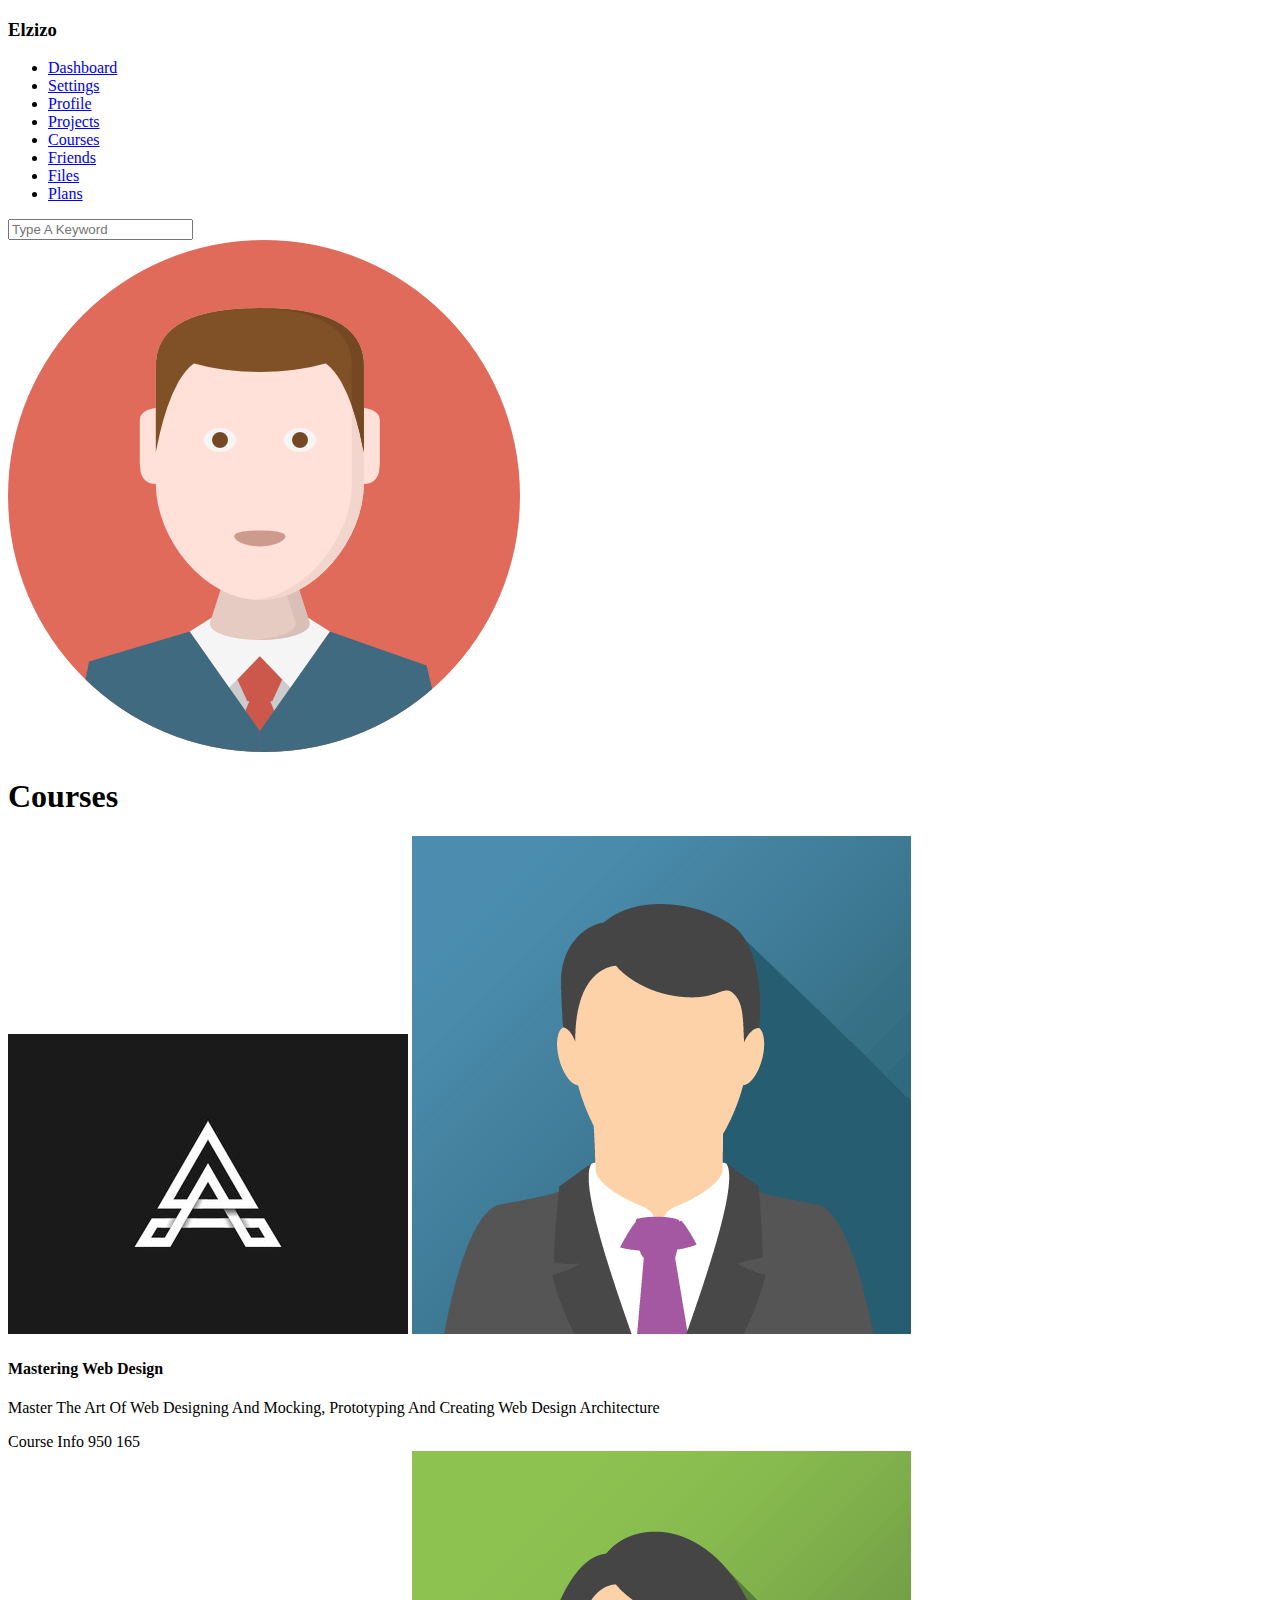
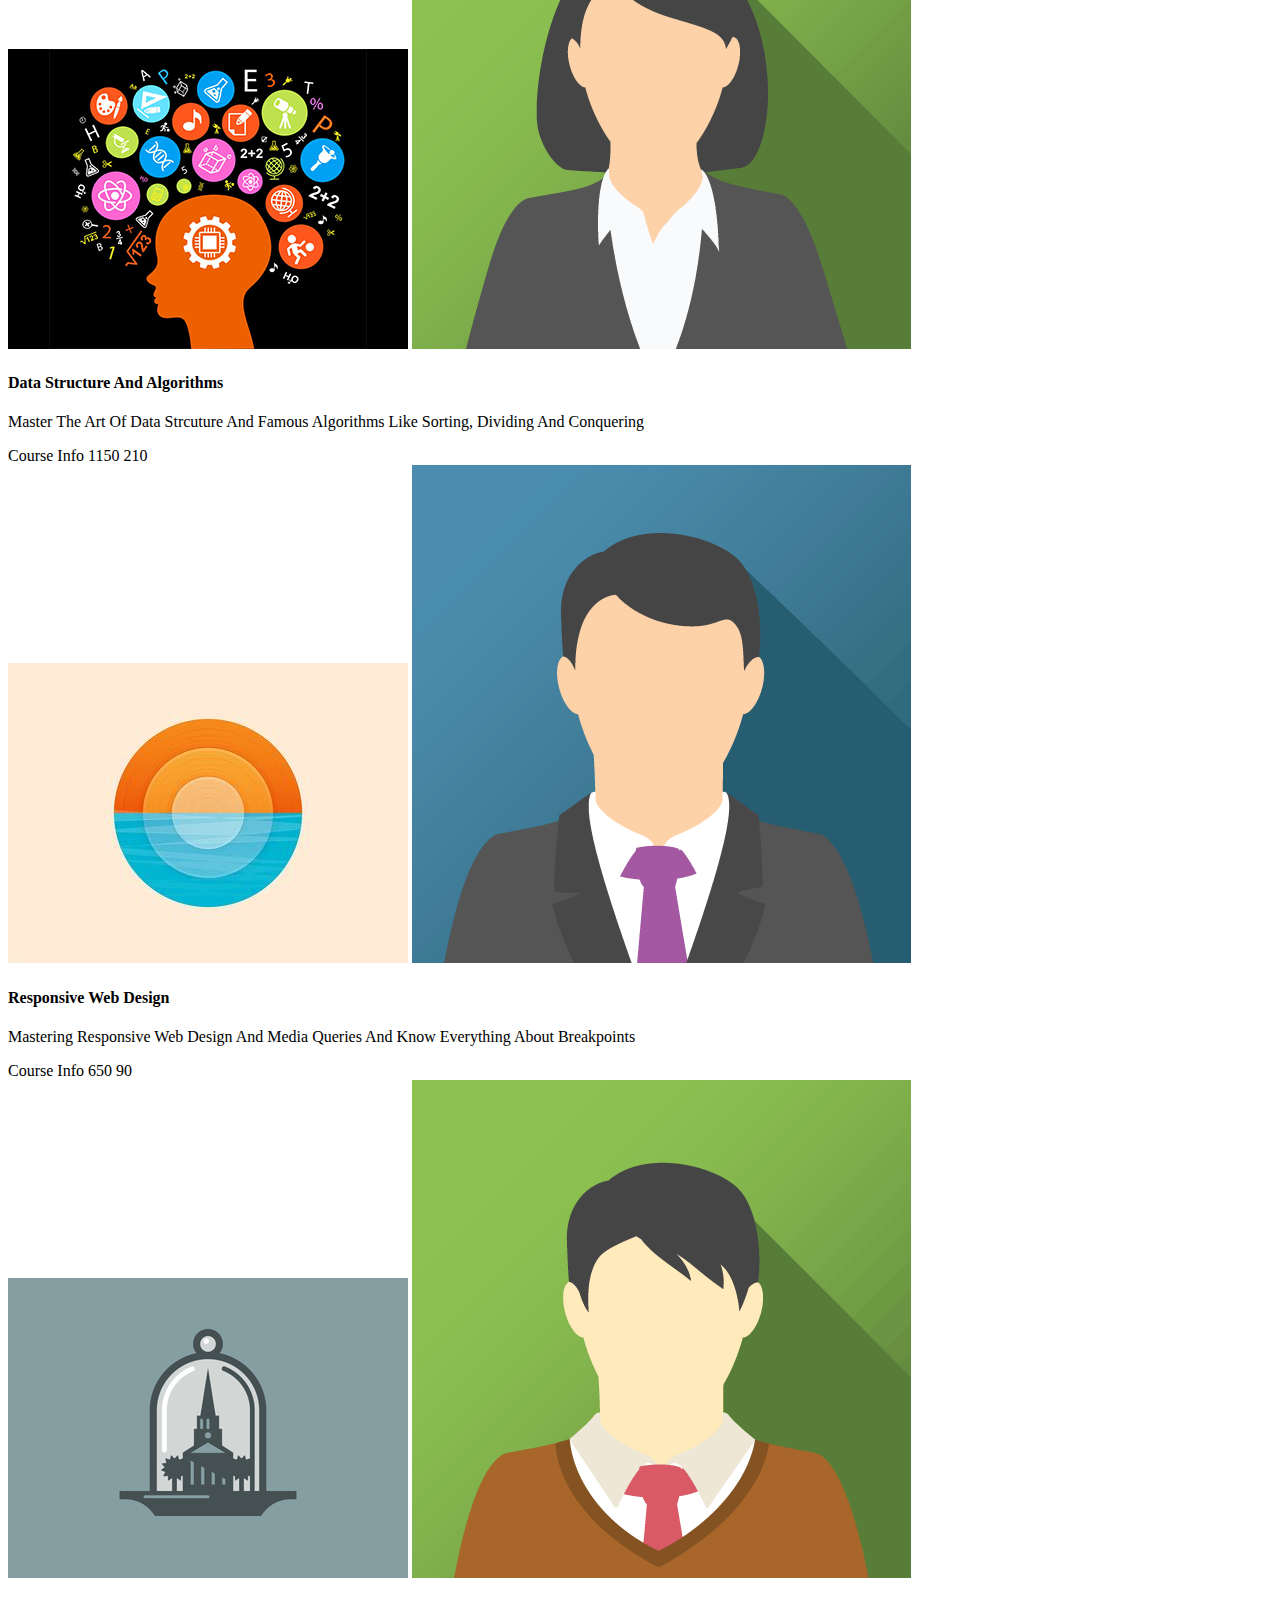
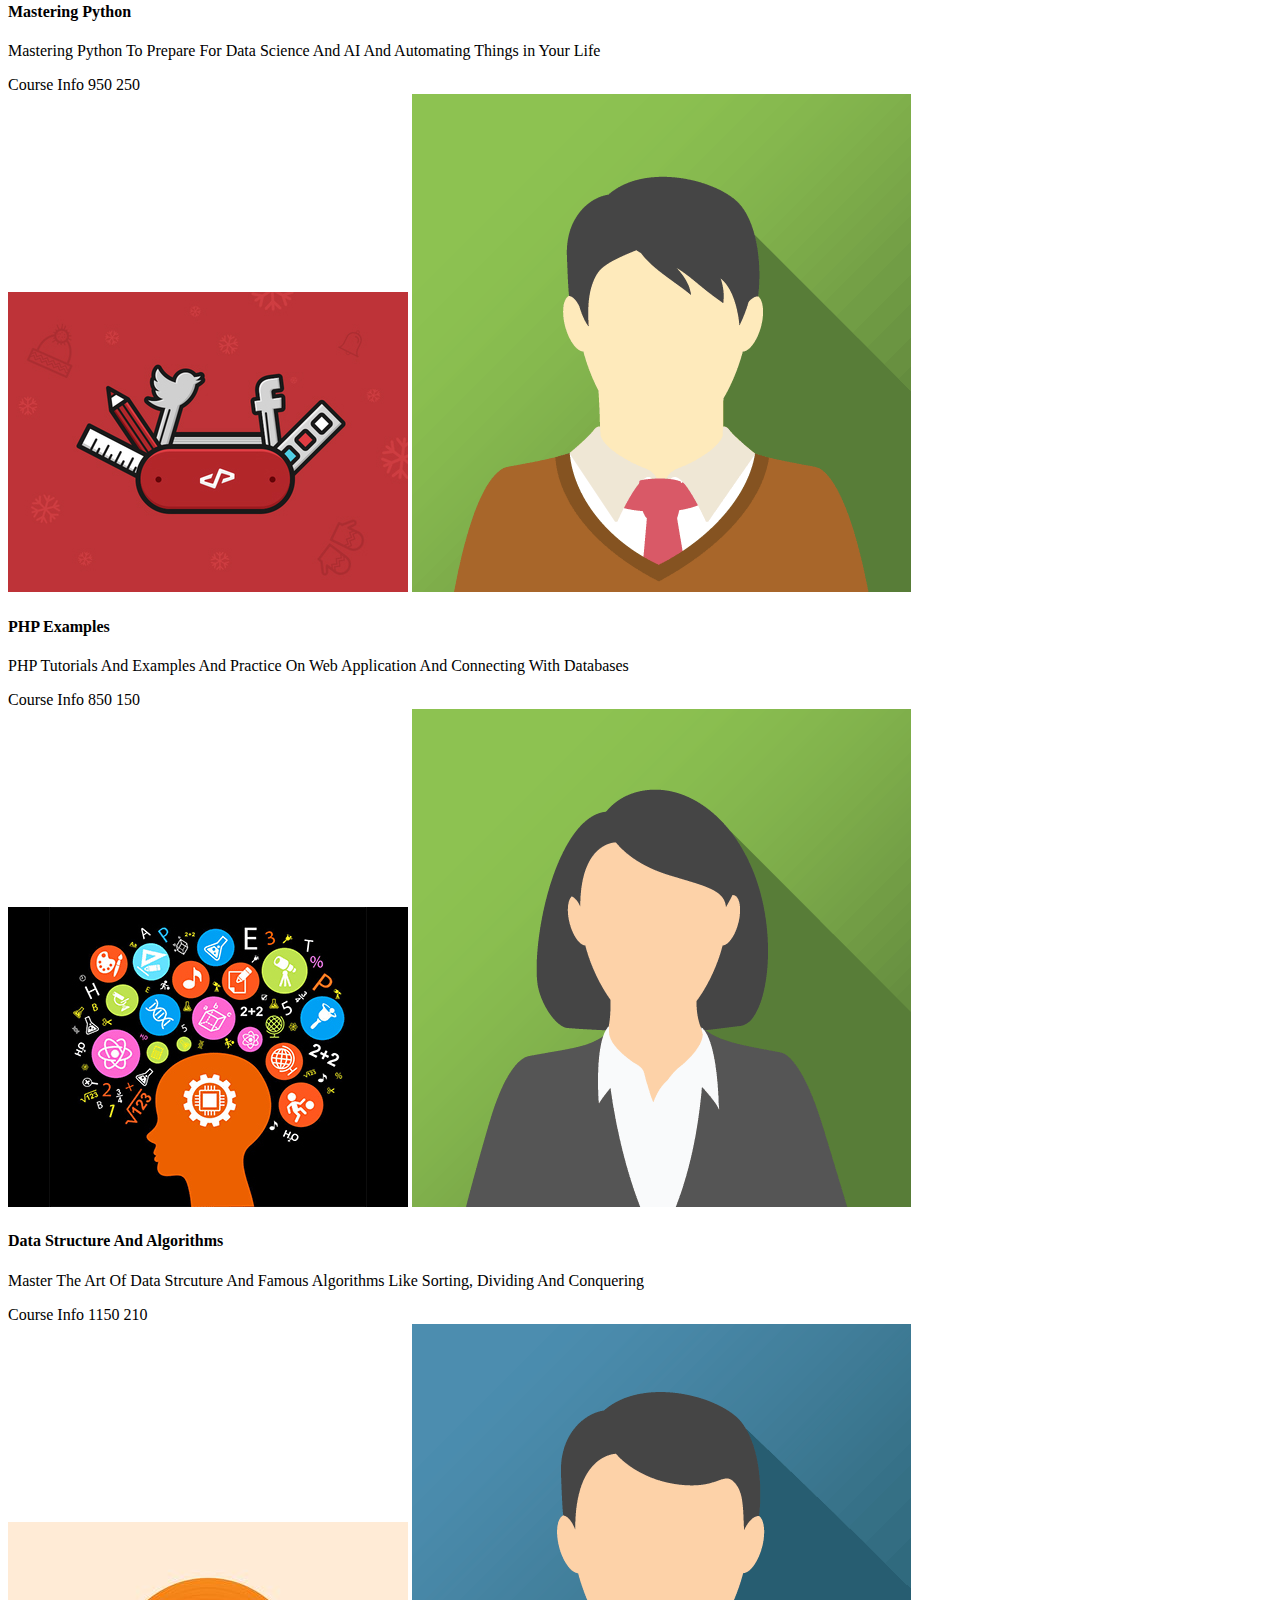
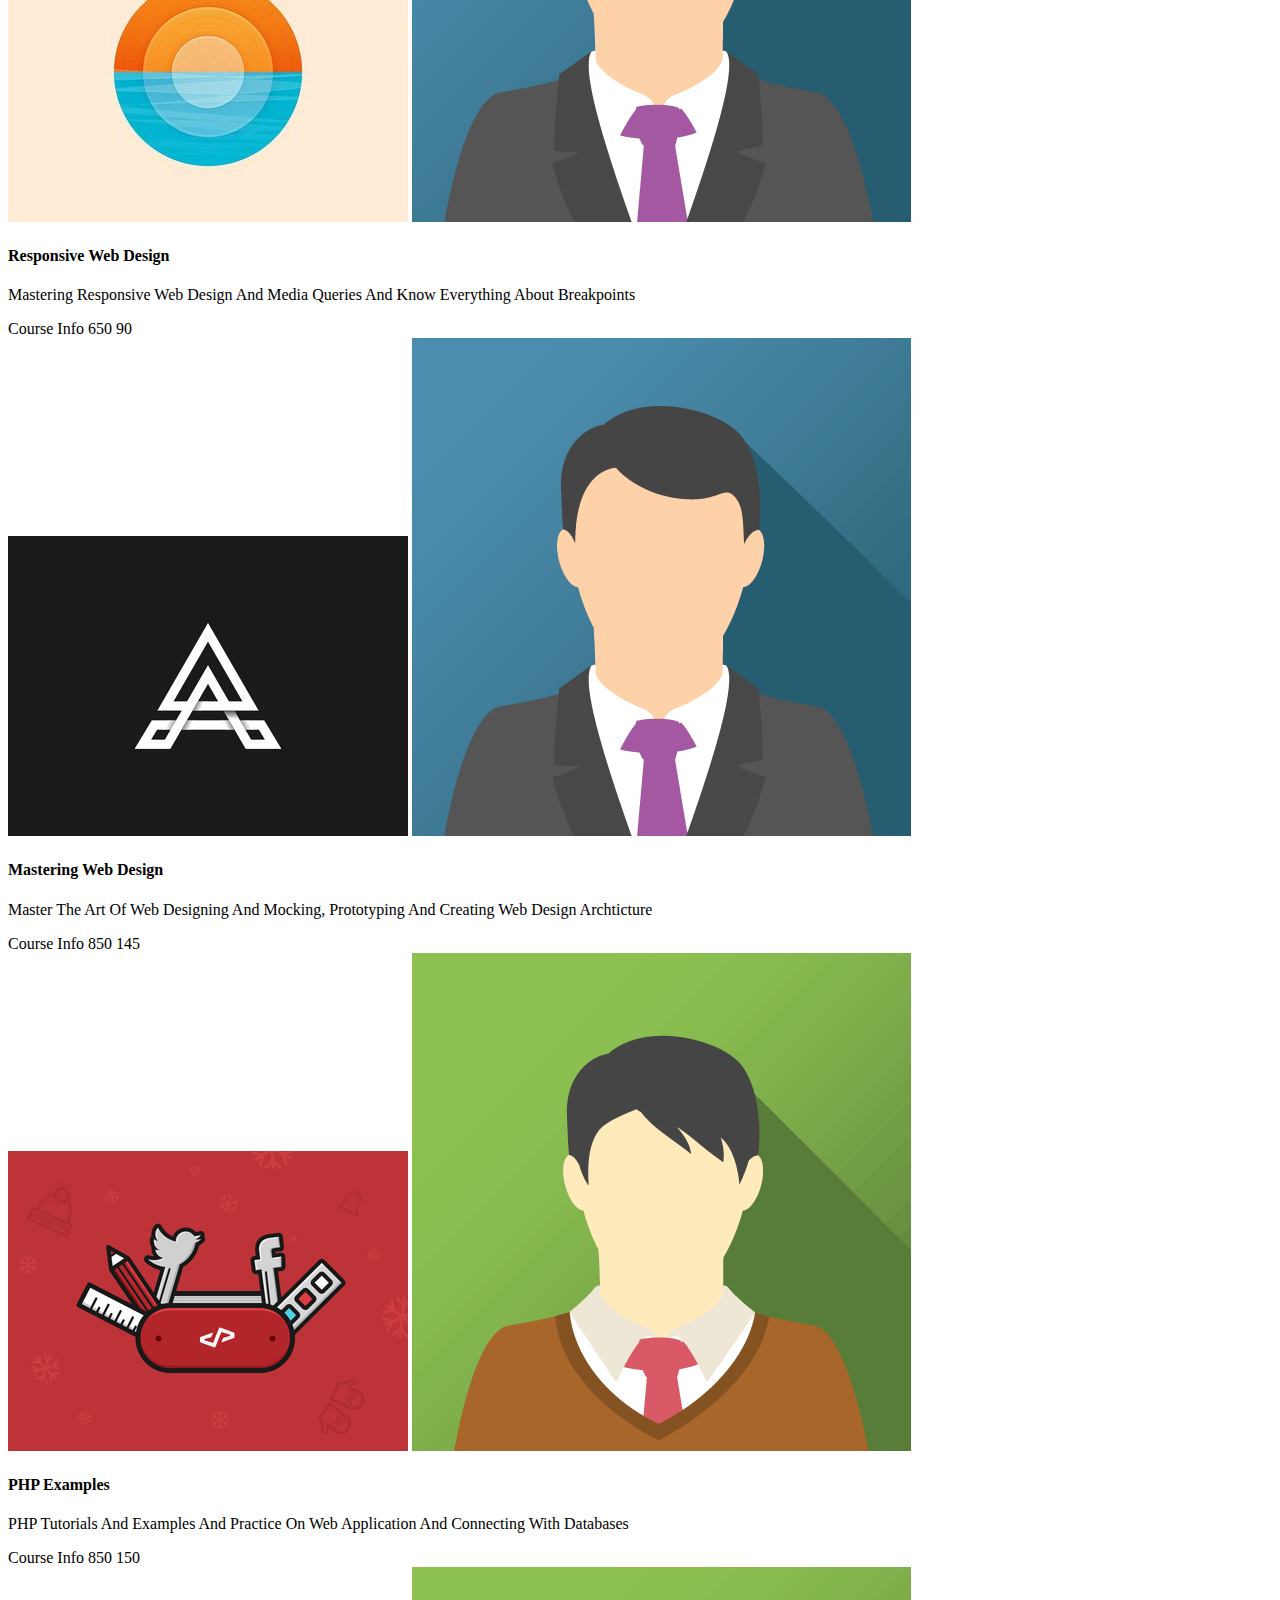
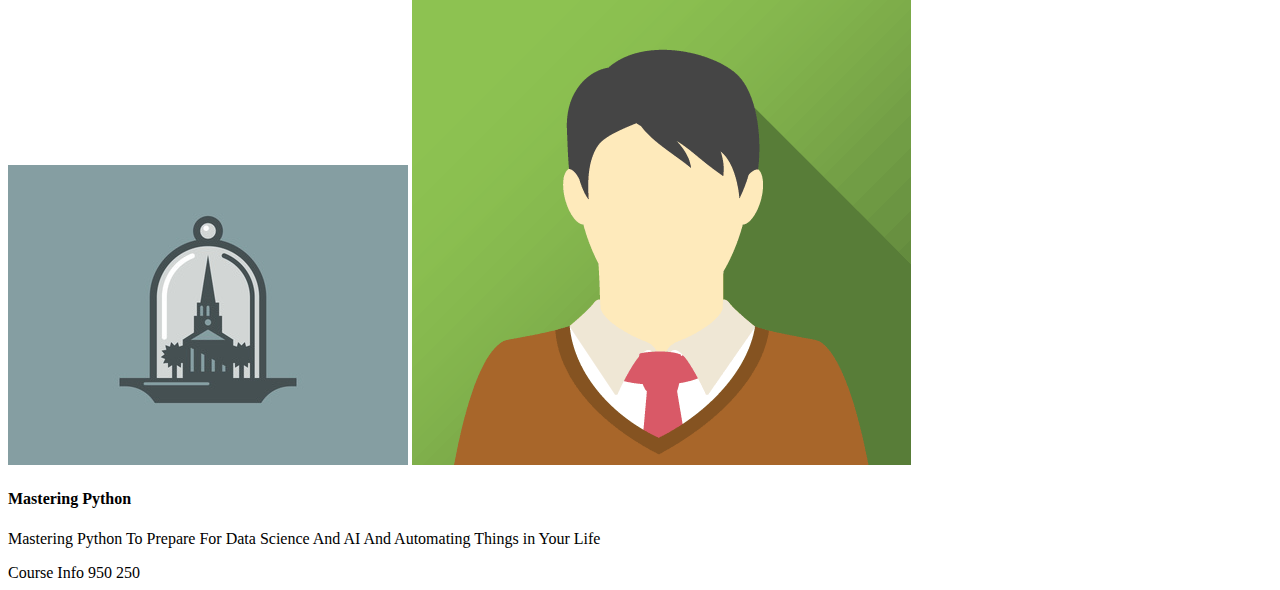
==== courses.html @ 0d2b2e2a "Upload Template Four" ====
<!DOCTYPE html>
<html lang="en">
  <head>
    <meta charset="UTF-8" />
    <meta http-equiv="X-UA-Compatible" content="IE=edge" />
    <meta name="viewport" content="width=device-width, initial-scale=1.0" />
    <title>Courses</title>
    <link rel="stylesheet" href="css/all.min.css" />
    <link rel="stylesheet" href="css/framework.css" />
    <link rel="stylesheet" href="css/master.css" />
    <link rel="preconnect" href="https://fonts.googleapis.com" />
    <link rel="preconnect" href="https://fonts.gstatic.com" crossorigin />
    <link
      href="https://fonts.googleapis.com/css2?family=Open+Sans:wght@300;500&display=swap"
      rel="stylesheet"
    />
  </head>
  <body>
    <div class="page d-flex">
      <div class="sidebar bg-white p-20 p-relative">
        <h3 class="p-relative txt-c mt-0">Elzizo</h3>
        <ul>
          <li>
            <a
              class="d-flex align-center fs-14 c-black rad-6 p-10"
              href="index.html"
            >
              <i class="fa-regular fa-chart-bar fa-fw"></i>
              <span>Dashboard</span>
            </a>
          </li>
          <li>
            <a
              class="d-flex align-center fs-14 c-black rad-6 p-10"
              href="settings.html"
            >
              <i class="fa-solid fa-gear fa-fw"></i>
              <span>Settings</span>
            </a>
          </li>
          <li>
            <a
              class="d-flex align-center fs-14 c-black rad-6 p-10"
              href="profile.html"
            >
              <i class="fa-regular fa-user fa-fw"></i>
              <span>Profile</span>
            </a>
          </li>
          <li>
            <a
              class="active d-flex align-center fs-14 c-black rad-6 p-10"
              href="projects.html"
            >
              <i class="fa-solid fa-diagram-project fa-fw"></i>
              <span>Projects</span>
            </a>
          </li>
          <li>
            <a
              class="d-flex align-center fs-14 c-black rad-6 p-10"
              href="courses.html"
            >
              <i class="fa-solid fa-graduation-cap fa-fw"></i>
              <span>Courses</span>
            </a>
          </li>
          <li>
            <a
              class="d-flex align-center fs-14 c-black rad-6 p-10"
              href="friends.html"
            >
              <i class="fa-regular fa-circle-user fa-fw"></i>
              <span>Friends</span>
            </a>
          </li>
          <li>
            <a
              class="d-flex align-center fs-14 c-black rad-6 p-10"
              href="files.html"
            >
              <i class="fa-regular fa-file fa-fw"></i>
              <span>Files</span>
            </a>
          </li>
          <li>
            <a
              class="d-flex align-center fs-14 c-black rad-6 p-10"
              href="plans.html"
            >
              <i class="fa-regular fa-credit-card fa-fw"></i>
              <span>Plans</span>
            </a>
          </li>
        </ul>
      </div>
      <div class="content w-full">
        <!-- Start Head -->
        <div class="head bg-white p-15 between-flex">
          <div class="search p-relative">
            <input class="p-10" type="search" placeholder="Type A Keyword" />
          </div>
          <div class="icons d-flex align-center">
            <span class="notification p-relative">
              <i class="fa-regular fa-bell fa-lg"></i>
            </span>
            <img src="imgs/avatar.png" alt="" />
          </div>
        </div>
        <!-- End Head -->
        <h1 class="p-relative">Courses</h1>
        <div class="courses-page d-grid gap-20 m-20">
          <div class="course bg-white rad-6 p-relative">
            <img class="cover" src="imgs/course-01.jpg" alt="" />
            <img class="instructor" src="imgs/team-01.png" alt="" />
            <div class="p-20">
              <h4 class="m-0">Mastering Web Design</h4>
              <p class="description c-grey fs-14 mt-15">
                Master The Art Of Web Designing And Mocking, Prototyping And
                Creating Web Design Architecture
              </p>
            </div>
            <div class="info p-15 p-relative between-flex">
              <span class="title bg-blue c-white btn-shape">Course Info</span>
              <span class="c-grey">
                <i class="fa-regular fa-user"></i>
                950
              </span>
              <span class="c-grey">
                <i class="fa-solid fa-dollar-sign"></i>
                165
              </span>
            </div>
          </div>
          <div class="course bg-white rad-6 p-relative">
            <img class="cover" src="imgs/course-02.jpg" alt="" />
            <img class="instructor" src="imgs/team-02.png" alt="" />
            <div class="p-20">
              <h4 class="m-0">Data Structure And Algorithms</h4>
              <p class="description c-grey mt-15 fs-14">
                Master The Art Of Data Strcuture And Famous Algorithms Like
                Sorting, Dividing And Conquering
              </p>
            </div>
            <div class="info p-15 p-relative between-flex">
              <span class="title bg-blue c-white btn-shape">Course Info</span>
              <span class="c-grey">
                <i class="fa-regular fa-user"></i> 1150</span
              >
              <span class="c-grey"
                ><i class="fa-solid fa-dollar-sign"></i> 210</span
              >
            </div>
          </div>
          <div class="course bg-white rad-6 p-relative">
            <img class="cover" src="imgs/course-03.jpg" alt="" />
            <img class="instructor" src="imgs/team-01.png" alt="" />
            <div class="p-20">
              <h4 class="m-0">Responsive Web Design</h4>
              <p class="description c-grey mt-15 fs-14">
                Mastering Responsive Web Design And Media Queries And Know
                Everything About Breakpoints
              </p>
            </div>
            <div class="info p-15 p-relative between-flex">
              <span class="title bg-blue c-white btn-shape">Course Info</span>
              <span class="c-grey">
                <i class="fa-regular fa-user"></i> 650</span
              >
              <span class="c-grey"
                ><i class="fa-solid fa-dollar-sign"></i> 90</span
              >
            </div>
          </div>
          <div class="course bg-white rad-6 p-relative">
            <img class="cover" src="imgs/course-04.jpg" alt="" />
            <img class="instructor" src="imgs/team-03.png" alt="" />
            <div class="p-20">
              <h4 class="m-0">Mastering Python</h4>
              <p class="description c-grey mt-15 fs-14">
                Mastering Python To Prepare For Data Science And AI And
                Automating Things in Your Life
              </p>
            </div>
            <div class="info p-15 p-relative between-flex">
              <span class="title bg-blue c-white btn-shape">Course Info</span>
              <span class="c-grey">
                <i class="fa-regular fa-user"></i> 950</span
              >
              <span class="c-grey"
                ><i class="fa-solid fa-dollar-sign"></i> 250</span
              >
            </div>
          </div>
          <div class="course bg-white rad-6 p-relative">
            <img class="cover" src="imgs/course-05.jpg" alt="" />
            <img class="instructor" src="imgs/team-03.png" alt="" />
            <div class="p-20">
              <h4 class="m-0">PHP Examples</h4>
              <p class="description c-grey mt-15 fs-14">
                PHP Tutorials And Examples And Practice On Web Application And
                Connecting With Databases
              </p>
            </div>
            <div class="info p-15 p-relative between-flex">
              <span class="title bg-blue c-white btn-shape">Course Info</span>
              <span class="c-grey">
                <i class="fa-regular fa-user"></i> 850</span
              >
              <span class="c-grey"
                ><i class="fa-solid fa-dollar-sign"></i> 150</span
              >
            </div>
          </div>
          <div class="course bg-white rad-6 p-relative">
            <img class="cover" src="imgs/course-02.jpg" alt="" />
            <img class="instructor" src="imgs/team-02.png" alt="" />
            <div class="p-20">
              <h4 class="m-0">Data Structure And Algorithms</h4>
              <p class="description c-grey mt-15 fs-14">
                Master The Art Of Data Strcuture And Famous Algorithms Like
                Sorting, Dividing And Conquering
              </p>
            </div>
            <div class="info p-15 p-relative between-flex">
              <span class="title bg-blue c-white btn-shape">Course Info</span>
              <span class="c-grey">
                <i class="fa-regular fa-user"></i> 1150</span
              >
              <span class="c-grey"
                ><i class="fa-solid fa-dollar-sign"></i> 210</span
              >
            </div>
          </div>
          <div class="course bg-white rad-6 p-relative">
            <img class="cover" src="imgs/course-03.jpg" alt="" />
            <img class="instructor" src="imgs/team-01.png" alt="" />
            <div class="p-20">
              <h4 class="m-0">Responsive Web Design</h4>
              <p class="description c-grey mt-15 fs-14">
                Mastering Responsive Web Design And Media Queries And Know
                Everything About Breakpoints
              </p>
            </div>
            <div class="info p-15 p-relative between-flex">
              <span class="title bg-blue c-white btn-shape">Course Info</span>
              <span class="c-grey">
                <i class="fa-regular fa-user"></i> 650</span
              >
              <span class="c-grey"
                ><i class="fa-solid fa-dollar-sign"></i> 90</span
              >
            </div>
          </div>
          <div class="course bg-white rad-6 p-relative">
            <img class="cover" src="imgs/course-01.jpg" alt="" />
            <img class="instructor" src="imgs/team-01.png" alt="" />
            <div class="p-20">
              <h4 class="m-0">Mastering Web Design</h4>
              <p class="description c-grey mt-15 fs-14">
                Master The Art Of Web Designing And Mocking, Prototyping And
                Creating Web Design Archticture
              </p>
            </div>
            <div class="info p-15 p-relative between-flex">
              <span class="title bg-blue c-white btn-shape">Course Info</span>
              <span class="c-grey">
                <i class="fa-regular fa-user"></i> 850</span
              >
              <span class="c-grey"
                ><i class="fa-solid fa-dollar-sign"></i> 145</span
              >
            </div>
          </div>
          <div class="course bg-white rad-6 p-relative">
            <img class="cover" src="imgs/course-05.jpg" alt="" />
            <img class="instructor" src="imgs/team-03.png" alt="" />
            <div class="p-20">
              <h4 class="m-0">PHP Examples</h4>
              <p class="description c-grey mt-15 fs-14">
                PHP Tutorials And Examples And Practice On Web Application And
                Connecting With Databases
              </p>
            </div>
            <div class="info p-15 p-relative between-flex">
              <span class="title bg-blue c-white btn-shape">Course Info</span>
              <span class="c-grey">
                <i class="fa-regular fa-user"></i> 850</span
              >
              <span class="c-grey"
                ><i class="fa-solid fa-dollar-sign"></i> 150</span
              >
            </div>
          </div>
          <div class="course bg-white rad-6 p-relative">
            <img class="cover" src="imgs/course-04.jpg" alt="" />
            <img class="instructor" src="imgs/team-03.png" alt="" />
            <div class="p-20">
              <h4 class="m-0">Mastering Python</h4>
              <p class="description c-grey mt-15 fs-14">
                Mastering Python To Prepare For Data Science And AI And
                Automating Things in Your Life
              </p>
            </div>
            <div class="info p-15 p-relative between-flex">
              <span class="title bg-blue c-white btn-shape">Course Info</span>
              <span class="c-grey">
                <i class="fa-regular fa-user"></i> 950</span
              >
              <span class="c-grey"
                ><i class="fa-solid fa-dollar-sign"></i> 250</span
              >
            </div>
          </div>
        </div>
      </div>
    </div>
  </body>
</html>
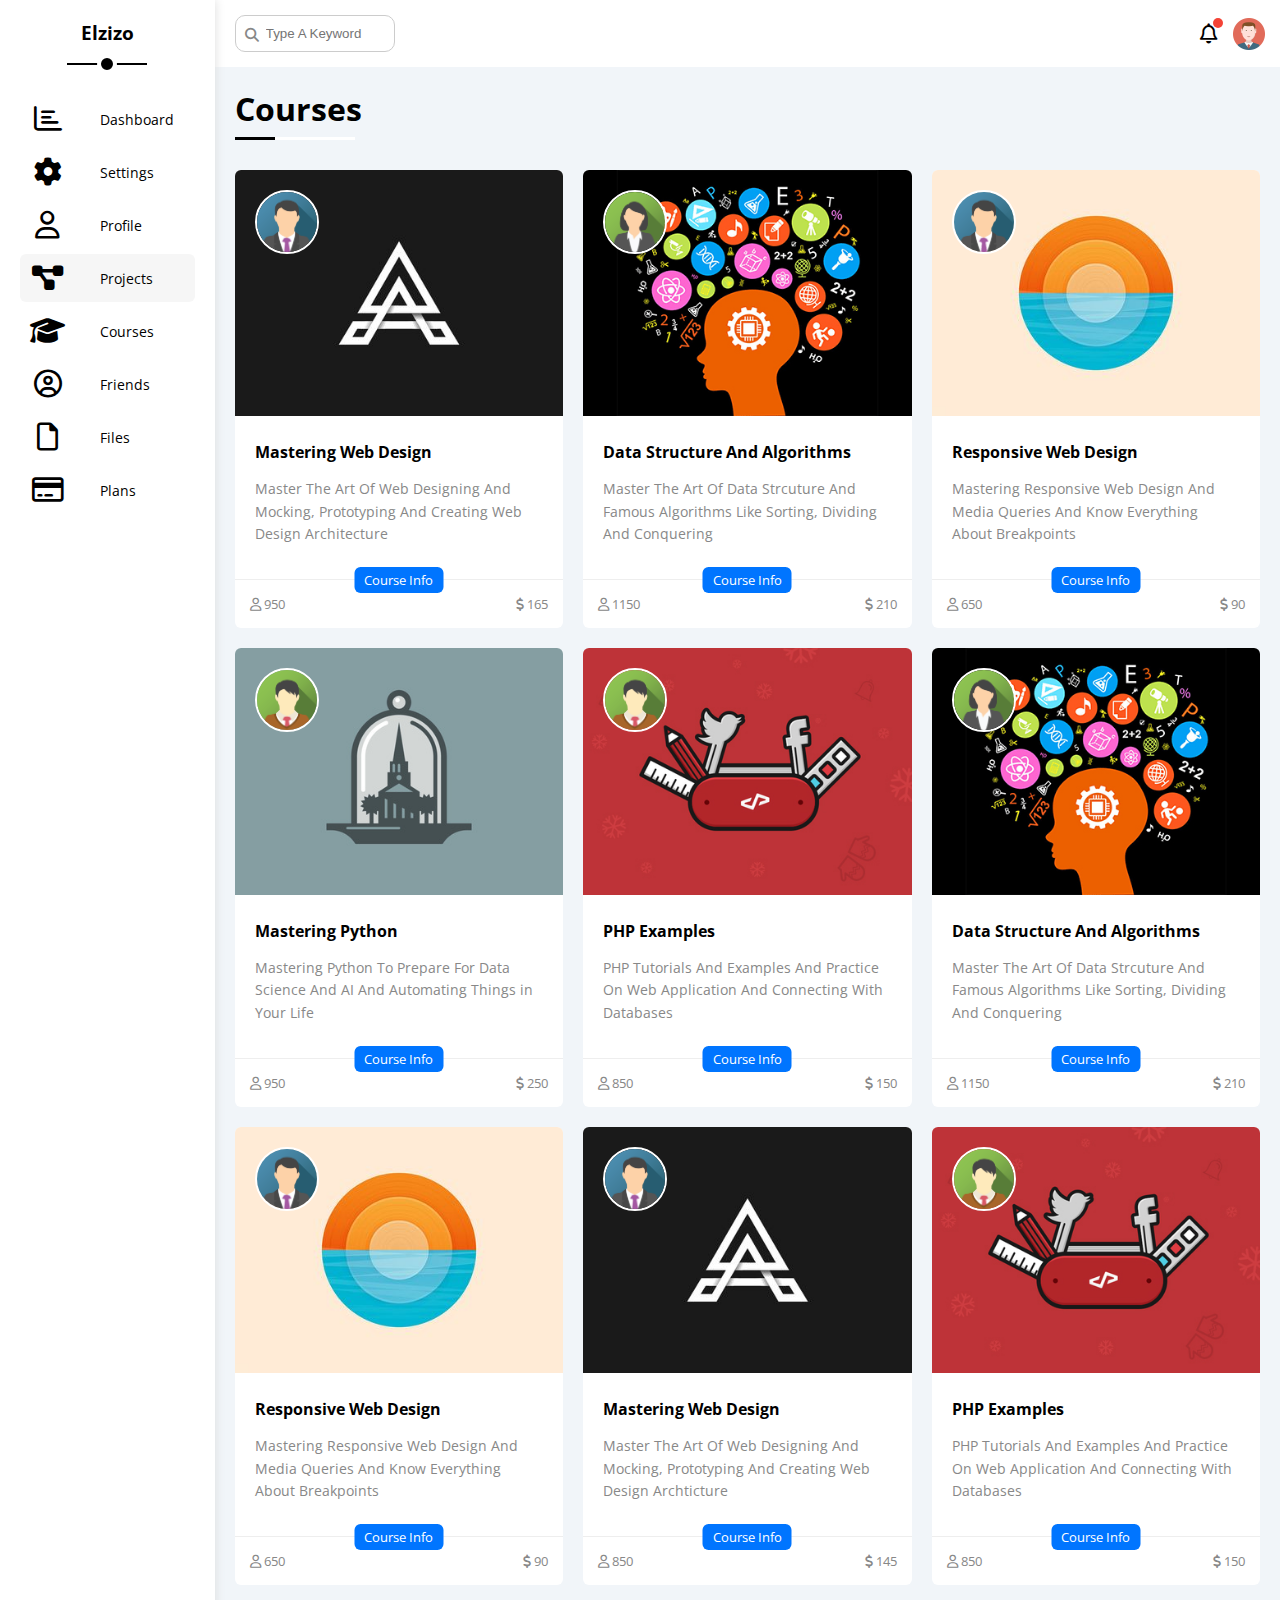
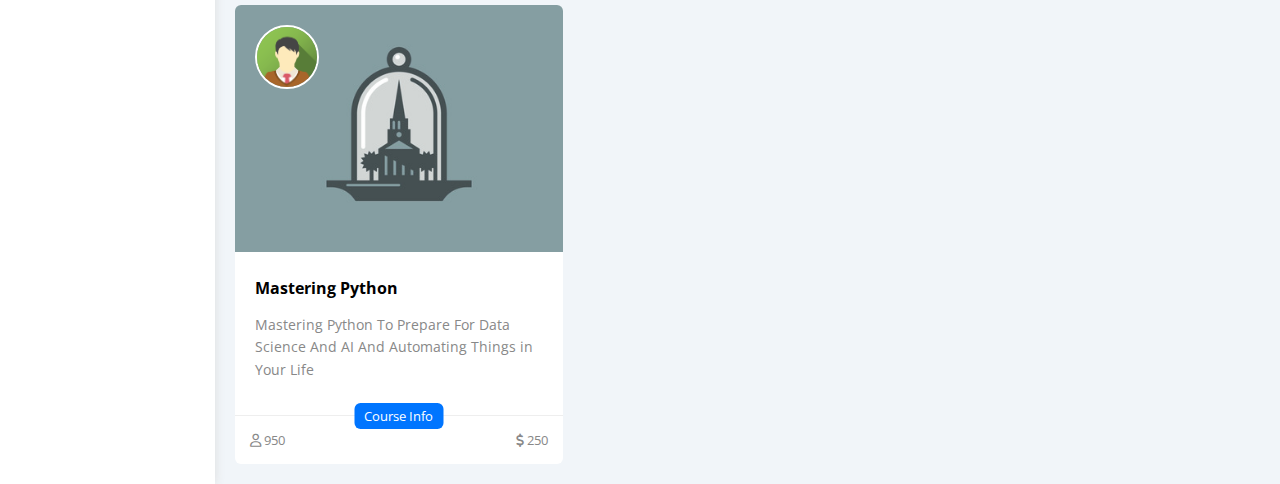
==== commit bcb3b12a: "Update courses.html" ====
--- a/courses.html
+++ b/courses.html
@@ -5,9 +5,9 @@
     <meta http-equiv="X-UA-Compatible" content="IE=edge" />
     <meta name="viewport" content="width=device-width, initial-scale=1.0" />
     <title>Courses</title>
-    <link rel="stylesheet" href="css/all.min.css" />
-    <link rel="stylesheet" href="css/framework.css" />
-    <link rel="stylesheet" href="css/master.css" />
+    <link rel="stylesheet" href="CSS/all.min.css" />
+    <link rel="stylesheet" href="CSS/framework.css" />
+    <link rel="stylesheet" href="CSS/master.css" />
     <link rel="preconnect" href="https://fonts.googleapis.com" />
     <link rel="preconnect" href="https://fonts.gstatic.com" crossorigin />
     <link
--- a/CSS/all.min.css
+++ b/CSS/all.min.css
@@ -0,0 +1,9 @@
+/*!
+ * Font Awesome Free 6.6.0 by @fontawesome - https://fontawesome.com
+ * License - https://fontawesome.com/license/free (Icons: CC BY 4.0, Fonts: SIL OFL 1.1, Code: MIT License)
+ * Copyright 2024 Fonticons, Inc.
+ */
+.fa{font-family:var(--fa-style-family,"Font Awesome 6 Free");font-weight:var(--fa-style,900)}.fa,.fa-brands,.fa-classic,.fa-regular,.fa-sharp-solid,.fa-solid,.fab,.far,.fas{-moz-osx-font-smoothing:grayscale;-webkit-font-smoothing:antialiased;display:var(--fa-display,inline-block);font-style:normal;font-variant:normal;line-height:1;text-rendering:auto}.fa-classic,.fa-regular,.fa-solid,.far,.fas{font-family:"Font Awesome 6 Free"}.fa-brands,.fab{font-family:"Font Awesome 6 Brands"}.fa-1x{font-size:1em}.fa-2x{font-size:2em}.fa-3x{font-size:3em}.fa-4x{font-size:4em}.fa-5x{font-size:5em}.fa-6x{font-size:6em}.fa-7x{font-size:7em}.fa-8x{font-size:8em}.fa-9x{font-size:9em}.fa-10x{font-size:10em}.fa-2xs{font-size:.625em;line-height:.1em;vertical-align:.225em}.fa-xs{font-size:.75em;line-height:.08333em;vertical-align:.125em}.fa-sm{font-size:.875em;line-height:.07143em;vertical-align:.05357em}.fa-lg{font-size:1.25em;line-height:.05em;vertical-align:-.075em}.fa-xl{font-size:1.5em;line-height:.04167em;vertical-align:-.125em}.fa-2xl{font-size:2em;line-height:.03125em;vertical-align:-.1875em}.fa-fw{text-align:center;width:1.25em}.fa-ul{list-style-type:none;margin-left:var(--fa-li-margin,2.5em);padding-left:0}.fa-ul>li{position:relative}.fa-li{left:calc(var(--fa-li-width, 2em)*-1);position:absolute;text-align:center;width:var(--fa-li-width,2em);line-height:inherit}.fa-border{border-radius:var(--fa-border-radius,.1em);border:var(--fa-border-width,.08em) var(--fa-border-style,solid) var(--fa-border-color,#eee);padding:var(--fa-border-padding,.2em .25em .15em)}.fa-pull-left{float:left;margin-right:var(--fa-pull-margin,.3em)}.fa-pull-right{float:right;margin-left:var(--fa-pull-margin,.3em)}.fa-beat{animation-name:fa-beat;animation-delay:var(--fa-animation-delay,0s);animation-direction:var(--fa-animation-direction,normal);animation-duration:var(--fa-animation-duration,1s);animation-iteration-count:var(--fa-animation-iteration-count,infinite);animation-timing-function:var(--fa-animation-timing,ease-in-out)}.fa-bounce{animation-name:fa-bounce;animation-delay:var(--fa-animation-delay,0s);animation-direction:var(--fa-animation-direction,normal);animation-duration:var(--fa-animation-duration,1s);animation-iteration-count:var(--fa-animation-iteration-count,infinite);animation-timing-function:var(--fa-animation-timing,cubic-bezier(.28,.84,.42,1))}.fa-fade{animation-name:fa-fade;animation-iteration-count:var(--fa-animation-iteration-count,infinite);animation-timing-function:var(--fa-animation-timing,cubic-bezier(.4,0,.6,1))}.fa-beat-fade,.fa-fade{animation-delay:var(--fa-animation-delay,0s);animation-direction:var(--fa-animation-direction,normal);animation-duration:var(--fa-animation-duration,1s)}.fa-beat-fade{animation-name:fa-beat-fade;animation-iteration-count:var(--fa-animation-iteration-count,infinite);animation-timing-function:var(--fa-animation-timing,cubic-bezier(.4,0,.6,1))}.fa-flip{animation-name:fa-flip;animation-delay:var(--fa-animation-delay,0s);animation-direction:var(--fa-animation-direction,normal);animation-duration:var(--fa-animation-duration,1s);animation-iteration-count:var(--fa-animation-iteration-count,infinite);animation-timing-function:var(--fa-animation-timing,ease-in-out)}.fa-shake{animation-name:fa-shake;animation-duration:var(--fa-animation-duration,1s);animation-iteration-count:var(--fa-animation-iteration-count,infinite);animation-timing-function:var(--fa-animation-timing,linear)}.fa-shake,.fa-spin{animation-delay:var(--fa-animation-delay,0s);animation-direction:var(--fa-animation-direction,normal)}.fa-spin{animation-name:fa-spin;animation-duration:var(--fa-animation-duration,2s);animation-iteration-count:var(--fa-animation-iteration-count,infinite);animation-timing-function:var(--fa-animation-timing,linear)}.fa-spin-reverse{--fa-animation-direction:reverse}.fa-pulse,.fa-spin-pulse{animation-name:fa-spin;animation-direction:var(--fa-animation-direction,normal);animation-duration:var(--fa-animation-duration,1s);animation-iteration-count:var(--fa-animation-iteration-count,infinite);animation-timing-function:var(--fa-animation-timing,steps(8))}@media (prefers-reduced-motion:reduce){.fa-beat,.fa-beat-fade,.fa-bounce,.fa-fade,.fa-flip,.fa-pulse,.fa-shake,.fa-spin,.fa-spin-pulse{animation-delay:-1ms;animation-duration:1ms;animation-iteration-count:1;transition-delay:0s;transition-duration:0s}}@keyframes fa-beat{0%,90%{transform:scale(1)}45%{transform:scale(var(--fa-beat-scale,1.25))}}@keyframes fa-bounce{0%{transform:scale(1) translateY(0)}10%{transform:scale(var(--fa-bounce-start-scale-x,1.1),var(--fa-bounce-start-scale-y,.9)) translateY(0)}30%{transform:scale(var(--fa-bounce-jump-scale-x,.9),var(--fa-bounce-jump-scale-y,1.1)) translateY(var(--fa-bounce-height,-.5em))}50%{transform:scale(var(--fa-bounce-land-scale-x,1.05),var(--fa-bounce-land-scale-y,.95)) translateY(0)}57%{transform:scale(1) translateY(var(--fa-bounce-rebound,-.125em))}64%{transform:scale(1) translateY(0)}to{transform:scale(1) translateY(0)}}@keyframes fa-fade{50%{opacity:var(--fa-fade-opacity,.4)}}@keyframes fa-beat-fade{0%,to{opacity:var(--fa-beat-fade-opacity,.4);transform:scale(1)}50%{opacity:1;transform:scale(var(--fa-beat-fade-scale,1.125))}}@keyframes fa-flip{50%{transform:rotate3d(var(--fa-flip-x,0),var(--fa-flip-y,1),var(--fa-flip-z,0),var(--fa-flip-angle,-180deg))}}@keyframes fa-shake{0%{transform:rotate(-15deg)}4%{transform:rotate(15deg)}8%,24%{transform:rotate(-18deg)}12%,28%{transform:rotate(18deg)}16%{transform:rotate(-22deg)}20%{transform:rotate(22deg)}32%{transform:rotate(-12deg)}36%{transform:rotate(12deg)}40%,to{transform:rotate(0deg)}}@keyframes fa-spin{0%{transform:rotate(0deg)}to{transform:rotate(1turn)}}.fa-rotate-90{transform:rotate(90deg)}.fa-rotate-180{transform:rotate(180deg)}.fa-rotate-270{transform:rotate(270deg)}.fa-flip-horizontal{transform:scaleX(-1)}.fa-flip-vertical{transform:scaleY(-1)}.fa-flip-both,.fa-flip-horizontal.fa-flip-vertical{transform:scale(-1)}.fa-rotate-by{transform:rotate(var(--fa-rotate-angle,0))}.fa-stack{display:inline-block;height:2em;line-height:2em;position:relative;vertical-align:middle;width:2.5em}.fa-stack-1x,.fa-stack-2x{left:0;position:absolute;text-align:center;width:100%;z-index:var(--fa-stack-z-index,auto)}.fa-stack-1x{line-height:inherit}.fa-stack-2x{font-size:2em}.fa-inverse{color:var(--fa-inverse,#fff)}
+
+.fa-0:before{content:"\30"}.fa-1:before{content:"\31"}.fa-2:before{content:"\32"}.fa-3:before{content:"\33"}.fa-4:before{content:"\34"}.fa-5:before{content:"\35"}.fa-6:before{content:"\36"}.fa-7:before{content:"\37"}.fa-8:before{content:"\38"}.fa-9:before{content:"\39"}.fa-fill-drip:before{content:"\f576"}.fa-arrows-to-circle:before{content:"\e4bd"}.fa-chevron-circle-right:before,.fa-circle-chevron-right:before{content:"\f138"}.fa-at:before{content:"\40"}.fa-trash-alt:before,.fa-trash-can:before{content:"\f2ed"}.fa-text-height:before{content:"\f034"}.fa-user-times:before,.fa-user-xmark:before{content:"\f235"}.fa-stethoscope:before{content:"\f0f1"}.fa-comment-alt:before,.fa-message:before{content:"\f27a"}.fa-info:before{content:"\f129"}.fa-compress-alt:before,.fa-down-left-and-up-right-to-center:before{content:"\f422"}.fa-explosion:before{content:"\e4e9"}.fa-file-alt:before,.fa-file-lines:before,.fa-file-text:before{content:"\f15c"}.fa-wave-square:before{content:"\f83e"}.fa-ring:before{content:"\f70b"}.fa-building-un:before{content:"\e4d9"}.fa-dice-three:before{content:"\f527"}.fa-calendar-alt:before,.fa-calendar-days:before{content:"\f073"}.fa-anchor-circle-check:before{content:"\e4aa"}.fa-building-circle-arrow-right:before{content:"\e4d1"}.fa-volleyball-ball:before,.fa-volleyball:before{content:"\f45f"}.fa-arrows-up-to-line:before{content:"\e4c2"}.fa-sort-desc:before,.fa-sort-down:before{content:"\f0dd"}.fa-circle-minus:before,.fa-minus-circle:before{content:"\f056"}.fa-door-open:before{content:"\f52b"}.fa-right-from-bracket:before,.fa-sign-out-alt:before{content:"\f2f5"}.fa-atom:before{content:"\f5d2"}.fa-soap:before{content:"\e06e"}.fa-heart-music-camera-bolt:before,.fa-icons:before{content:"\f86d"}.fa-microphone-alt-slash:before,.fa-microphone-lines-slash:before{content:"\f539"}.fa-bridge-circle-check:before{content:"\e4c9"}.fa-pump-medical:before{content:"\e06a"}.fa-fingerprint:before{content:"\f577"}.fa-hand-point-right:before{content:"\f0a4"}.fa-magnifying-glass-location:before,.fa-search-location:before{content:"\f689"}.fa-forward-step:before,.fa-step-forward:before{content:"\f051"}.fa-face-smile-beam:before,.fa-smile-beam:before{content:"\f5b8"}.fa-flag-checkered:before{content:"\f11e"}.fa-football-ball:before,.fa-football:before{content:"\f44e"}.fa-school-circle-exclamation:before{content:"\e56c"}.fa-crop:before{content:"\f125"}.fa-angle-double-down:before,.fa-angles-down:before{content:"\f103"}.fa-users-rectangle:before{content:"\e594"}.fa-people-roof:before{content:"\e537"}.fa-people-line:before{content:"\e534"}.fa-beer-mug-empty:before,.fa-beer:before{content:"\f0fc"}.fa-diagram-predecessor:before{content:"\e477"}.fa-arrow-up-long:before,.fa-long-arrow-up:before{content:"\f176"}.fa-burn:before,.fa-fire-flame-simple:before{content:"\f46a"}.fa-male:before,.fa-person:before{content:"\f183"}.fa-laptop:before{content:"\f109"}.fa-file-csv:before{content:"\f6dd"}.fa-menorah:before{content:"\f676"}.fa-truck-plane:before{content:"\e58f"}.fa-record-vinyl:before{content:"\f8d9"}.fa-face-grin-stars:before,.fa-grin-stars:before{content:"\f587"}.fa-bong:before{content:"\f55c"}.fa-pastafarianism:before,.fa-spaghetti-monster-flying:before{content:"\f67b"}.fa-arrow-down-up-across-line:before{content:"\e4af"}.fa-spoon:before,.fa-utensil-spoon:before{content:"\f2e5"}.fa-jar-wheat:before{content:"\e517"}.fa-envelopes-bulk:before,.fa-mail-bulk:before{content:"\f674"}.fa-file-circle-exclamation:before{content:"\e4eb"}.fa-circle-h:before,.fa-hospital-symbol:before{content:"\f47e"}.fa-pager:before{content:"\f815"}.fa-address-book:before,.fa-contact-book:before{content:"\f2b9"}.fa-strikethrough:before{content:"\f0cc"}.fa-k:before{content:"\4b"}.fa-landmark-flag:before{content:"\e51c"}.fa-pencil-alt:before,.fa-pencil:before{content:"\f303"}.fa-backward:before{content:"\f04a"}.fa-caret-right:before{content:"\f0da"}.fa-comments:before{content:"\f086"}.fa-file-clipboard:before,.fa-paste:before{content:"\f0ea"}.fa-code-pull-request:before{content:"\e13c"}.fa-clipboard-list:before{content:"\f46d"}.fa-truck-loading:before,.fa-truck-ramp-box:before{content:"\f4de"}.fa-user-check:before{content:"\f4fc"}.fa-vial-virus:before{content:"\e597"}.fa-sheet-plastic:before{content:"\e571"}.fa-blog:before{content:"\f781"}.fa-user-ninja:before{content:"\f504"}.fa-person-arrow-up-from-line:before{content:"\e539"}.fa-scroll-torah:before,.fa-torah:before{content:"\f6a0"}.fa-broom-ball:before,.fa-quidditch-broom-ball:before,.fa-quidditch:before{content:"\f458"}.fa-toggle-off:before{content:"\f204"}.fa-archive:before,.fa-box-archive:before{content:"\f187"}.fa-person-drowning:before{content:"\e545"}.fa-arrow-down-9-1:before,.fa-sort-numeric-desc:before,.fa-sort-numeric-down-alt:before{content:"\f886"}.fa-face-grin-tongue-squint:before,.fa-grin-tongue-squint:before{content:"\f58a"}.fa-spray-can:before{content:"\f5bd"}.fa-truck-monster:before{content:"\f63b"}.fa-w:before{content:"\57"}.fa-earth-africa:before,.fa-globe-africa:before{content:"\f57c"}.fa-rainbow:before{content:"\f75b"}.fa-circle-notch:before{content:"\f1ce"}.fa-tablet-alt:before,.fa-tablet-screen-button:before{content:"\f3fa"}.fa-paw:before{content:"\f1b0"}.fa-cloud:before{content:"\f0c2"}.fa-trowel-bricks:before{content:"\e58a"}.fa-face-flushed:before,.fa-flushed:before{content:"\f579"}.fa-hospital-user:before{content:"\f80d"}.fa-tent-arrow-left-right:before{content:"\e57f"}.fa-gavel:before,.fa-legal:before{content:"\f0e3"}.fa-binoculars:before{content:"\f1e5"}.fa-microphone-slash:before{content:"\f131"}.fa-box-tissue:before{content:"\e05b"}.fa-motorcycle:before{content:"\f21c"}.fa-bell-concierge:before,.fa-concierge-bell:before{content:"\f562"}.fa-pen-ruler:before,.fa-pencil-ruler:before{content:"\f5ae"}.fa-people-arrows-left-right:before,.fa-people-arrows:before{content:"\e068"}.fa-mars-and-venus-burst:before{content:"\e523"}.fa-caret-square-right:before,.fa-square-caret-right:before{content:"\f152"}.fa-cut:before,.fa-scissors:before{content:"\f0c4"}.fa-sun-plant-wilt:before{content:"\e57a"}.fa-toilets-portable:before{content:"\e584"}.fa-hockey-puck:before{content:"\f453"}.fa-table:before{content:"\f0ce"}.fa-magnifying-glass-arrow-right:before{content:"\e521"}.fa-digital-tachograph:before,.fa-tachograph-digital:before{content:"\f566"}.fa-users-slash:before{content:"\e073"}.fa-clover:before{content:"\e139"}.fa-mail-reply:before,.fa-reply:before{content:"\f3e5"}.fa-star-and-crescent:before{content:"\f699"}.fa-house-fire:before{content:"\e50c"}.fa-minus-square:before,.fa-square-minus:before{content:"\f146"}.fa-helicopter:before{content:"\f533"}.fa-compass:before{content:"\f14e"}.fa-caret-square-down:before,.fa-square-caret-down:before{content:"\f150"}.fa-file-circle-question:before{content:"\e4ef"}.fa-laptop-code:before{content:"\f5fc"}.fa-swatchbook:before{content:"\f5c3"}.fa-prescription-bottle:before{content:"\f485"}.fa-bars:before,.fa-navicon:before{content:"\f0c9"}.fa-people-group:before{content:"\e533"}.fa-hourglass-3:before,.fa-hourglass-end:before{content:"\f253"}.fa-heart-broken:before,.fa-heart-crack:before{content:"\f7a9"}.fa-external-link-square-alt:before,.fa-square-up-right:before{content:"\f360"}.fa-face-kiss-beam:before,.fa-kiss-beam:before{content:"\f597"}.fa-film:before{content:"\f008"}.fa-ruler-horizontal:before{content:"\f547"}.fa-people-robbery:before{content:"\e536"}.fa-lightbulb:before{content:"\f0eb"}.fa-caret-left:before{content:"\f0d9"}.fa-circle-exclamation:before,.fa-exclamation-circle:before{content:"\f06a"}.fa-school-circle-xmark:before{content:"\e56d"}.fa-arrow-right-from-bracket:before,.fa-sign-out:before{content:"\f08b"}.fa-chevron-circle-down:before,.fa-circle-chevron-down:before{content:"\f13a"}.fa-unlock-alt:before,.fa-unlock-keyhole:before{content:"\f13e"}.fa-cloud-showers-heavy:before{content:"\f740"}.fa-headphones-alt:before,.fa-headphones-simple:before{content:"\f58f"}.fa-sitemap:before{content:"\f0e8"}.fa-circle-dollar-to-slot:before,.fa-donate:before{content:"\f4b9"}.fa-memory:before{content:"\f538"}.fa-road-spikes:before{content:"\e568"}.fa-fire-burner:before{content:"\e4f1"}.fa-flag:before{content:"\f024"}.fa-hanukiah:before{content:"\f6e6"}.fa-feather:before{content:"\f52d"}.fa-volume-down:before,.fa-volume-low:before{content:"\f027"}.fa-comment-slash:before{content:"\f4b3"}.fa-cloud-sun-rain:before{content:"\f743"}.fa-compress:before{content:"\f066"}.fa-wheat-alt:before,.fa-wheat-awn:before{content:"\e2cd"}.fa-ankh:before{content:"\f644"}.fa-hands-holding-child:before{content:"\e4fa"}.fa-asterisk:before{content:"\2a"}.fa-check-square:before,.fa-square-check:before{content:"\f14a"}.fa-peseta-sign:before{content:"\e221"}.fa-header:before,.fa-heading:before{content:"\f1dc"}.fa-ghost:before{content:"\f6e2"}.fa-list-squares:before,.fa-list:before{content:"\f03a"}.fa-phone-square-alt:before,.fa-square-phone-flip:before{content:"\f87b"}.fa-cart-plus:before{content:"\f217"}.fa-gamepad:before{content:"\f11b"}.fa-circle-dot:before,.fa-dot-circle:before{content:"\f192"}.fa-dizzy:before,.fa-face-dizzy:before{content:"\f567"}.fa-egg:before{content:"\f7fb"}.fa-house-medical-circle-xmark:before{content:"\e513"}.fa-campground:before{content:"\f6bb"}.fa-folder-plus:before{content:"\f65e"}.fa-futbol-ball:before,.fa-futbol:before,.fa-soccer-ball:before{content:"\f1e3"}.fa-paint-brush:before,.fa-paintbrush:before{content:"\f1fc"}.fa-lock:before{content:"\f023"}.fa-gas-pump:before{content:"\f52f"}.fa-hot-tub-person:before,.fa-hot-tub:before{content:"\f593"}.fa-map-location:before,.fa-map-marked:before{content:"\f59f"}.fa-house-flood-water:before{content:"\e50e"}.fa-tree:before{content:"\f1bb"}.fa-bridge-lock:before{content:"\e4cc"}.fa-sack-dollar:before{content:"\f81d"}.fa-edit:before,.fa-pen-to-square:before{content:"\f044"}.fa-car-side:before{content:"\f5e4"}.fa-share-alt:before,.fa-share-nodes:before{content:"\f1e0"}.fa-heart-circle-minus:before{content:"\e4ff"}.fa-hourglass-2:before,.fa-hourglass-half:before{content:"\f252"}.fa-microscope:before{content:"\f610"}.fa-sink:before{content:"\e06d"}.fa-bag-shopping:before,.fa-shopping-bag:before{content:"\f290"}.fa-arrow-down-z-a:before,.fa-sort-alpha-desc:before,.fa-sort-alpha-down-alt:before{content:"\f881"}.fa-mitten:before{content:"\f7b5"}.fa-person-rays:before{content:"\e54d"}.fa-users:before{content:"\f0c0"}.fa-eye-slash:before{content:"\f070"}.fa-flask-vial:before{content:"\e4f3"}.fa-hand-paper:before,.fa-hand:before{content:"\f256"}.fa-om:before{content:"\f679"}.fa-worm:before{content:"\e599"}.fa-house-circle-xmark:before{content:"\e50b"}.fa-plug:before{content:"\f1e6"}.fa-chevron-up:before{content:"\f077"}.fa-hand-spock:before{content:"\f259"}.fa-stopwatch:before{content:"\f2f2"}.fa-face-kiss:before,.fa-kiss:before{content:"\f596"}.fa-bridge-circle-xmark:before{content:"\e4cb"}.fa-face-grin-tongue:before,.fa-grin-tongue:before{content:"\f589"}.fa-chess-bishop:before{content:"\f43a"}.fa-face-grin-wink:before,.fa-grin-wink:before{content:"\f58c"}.fa-deaf:before,.fa-deafness:before,.fa-ear-deaf:before,.fa-hard-of-hearing:before{content:"\f2a4"}.fa-road-circle-check:before{content:"\e564"}.fa-dice-five:before{content:"\f523"}.fa-rss-square:before,.fa-square-rss:before{content:"\f143"}.fa-land-mine-on:before{content:"\e51b"}.fa-i-cursor:before{content:"\f246"}.fa-stamp:before{content:"\f5bf"}.fa-stairs:before{content:"\e289"}.fa-i:before{content:"\49"}.fa-hryvnia-sign:before,.fa-hryvnia:before{content:"\f6f2"}.fa-pills:before{content:"\f484"}.fa-face-grin-wide:before,.fa-grin-alt:before{content:"\f581"}.fa-tooth:before{content:"\f5c9"}.fa-v:before{content:"\56"}.fa-bangladeshi-taka-sign:before{content:"\e2e6"}.fa-bicycle:before{content:"\f206"}.fa-rod-asclepius:before,.fa-rod-snake:before,.fa-staff-aesculapius:before,.fa-staff-snake:before{content:"\e579"}.fa-head-side-cough-slash:before{content:"\e062"}.fa-ambulance:before,.fa-truck-medical:before{content:"\f0f9"}.fa-wheat-awn-circle-exclamation:before{content:"\e598"}.fa-snowman:before{content:"\f7d0"}.fa-mortar-pestle:before{content:"\f5a7"}.fa-road-barrier:before{content:"\e562"}.fa-school:before{content:"\f549"}.fa-igloo:before{content:"\f7ae"}.fa-joint:before{content:"\f595"}.fa-angle-right:before{content:"\f105"}.fa-horse:before{content:"\f6f0"}.fa-q:before{content:"\51"}.fa-g:before{content:"\47"}.fa-notes-medical:before{content:"\f481"}.fa-temperature-2:before,.fa-temperature-half:before,.fa-thermometer-2:before,.fa-thermometer-half:before{content:"\f2c9"}.fa-dong-sign:before{content:"\e169"}.fa-capsules:before{content:"\f46b"}.fa-poo-bolt:before,.fa-poo-storm:before{content:"\f75a"}.fa-face-frown-open:before,.fa-frown-open:before{content:"\f57a"}.fa-hand-point-up:before{content:"\f0a6"}.fa-money-bill:before{content:"\f0d6"}.fa-bookmark:before{content:"\f02e"}.fa-align-justify:before{content:"\f039"}.fa-umbrella-beach:before{content:"\f5ca"}.fa-helmet-un:before{content:"\e503"}.fa-bullseye:before{content:"\f140"}.fa-bacon:before{content:"\f7e5"}.fa-hand-point-down:before{content:"\f0a7"}.fa-arrow-up-from-bracket:before{content:"\e09a"}.fa-folder-blank:before,.fa-folder:before{content:"\f07b"}.fa-file-medical-alt:before,.fa-file-waveform:before{content:"\f478"}.fa-radiation:before{content:"\f7b9"}.fa-chart-simple:before{content:"\e473"}.fa-mars-stroke:before{content:"\f229"}.fa-vial:before{content:"\f492"}.fa-dashboard:before,.fa-gauge-med:before,.fa-gauge:before,.fa-tachometer-alt-average:before{content:"\f624"}.fa-magic-wand-sparkles:before,.fa-wand-magic-sparkles:before{content:"\e2ca"}.fa-e:before{content:"\45"}.fa-pen-alt:before,.fa-pen-clip:before{content:"\f305"}.fa-bridge-circle-exclamation:before{content:"\e4ca"}.fa-user:before{content:"\f007"}.fa-school-circle-check:before{content:"\e56b"}.fa-dumpster:before{content:"\f793"}.fa-shuttle-van:before,.fa-van-shuttle:before{content:"\f5b6"}.fa-building-user:before{content:"\e4da"}.fa-caret-square-left:before,.fa-square-caret-left:before{content:"\f191"}.fa-highlighter:before{content:"\f591"}.fa-key:before{content:"\f084"}.fa-bullhorn:before{content:"\f0a1"}.fa-globe:before{content:"\f0ac"}.fa-synagogue:before{content:"\f69b"}.fa-person-half-dress:before{content:"\e548"}.fa-road-bridge:before{content:"\e563"}.fa-location-arrow:before{content:"\f124"}.fa-c:before{content:"\43"}.fa-tablet-button:before{content:"\f10a"}.fa-building-lock:before{content:"\e4d6"}.fa-pizza-slice:before{content:"\f818"}.fa-money-bill-wave:before{content:"\f53a"}.fa-area-chart:before,.fa-chart-area:before{content:"\f1fe"}.fa-house-flag:before{content:"\e50d"}.fa-person-circle-minus:before{content:"\e540"}.fa-ban:before,.fa-cancel:before{content:"\f05e"}.fa-camera-rotate:before{content:"\e0d8"}.fa-air-freshener:before,.fa-spray-can-sparkles:before{content:"\f5d0"}.fa-star:before{content:"\f005"}.fa-repeat:before{content:"\f363"}.fa-cross:before{content:"\f654"}.fa-box:before{content:"\f466"}.fa-venus-mars:before{content:"\f228"}.fa-arrow-pointer:before,.fa-mouse-pointer:before{content:"\f245"}.fa-expand-arrows-alt:before,.fa-maximize:before{content:"\f31e"}.fa-charging-station:before{content:"\f5e7"}.fa-shapes:before,.fa-triangle-circle-square:before{content:"\f61f"}.fa-random:before,.fa-shuffle:before{content:"\f074"}.fa-person-running:before,.fa-running:before{content:"\f70c"}.fa-mobile-retro:before{content:"\e527"}.fa-grip-lines-vertical:before{content:"\f7a5"}.fa-spider:before{content:"\f717"}.fa-hands-bound:before{content:"\e4f9"}.fa-file-invoice-dollar:before{content:"\f571"}.fa-plane-circle-exclamation:before{content:"\e556"}.fa-x-ray:before{content:"\f497"}.fa-spell-check:before{content:"\f891"}.fa-slash:before{content:"\f715"}.fa-computer-mouse:before,.fa-mouse:before{content:"\f8cc"}.fa-arrow-right-to-bracket:before,.fa-sign-in:before{content:"\f090"}.fa-shop-slash:before,.fa-store-alt-slash:before{content:"\e070"}.fa-server:before{content:"\f233"}.fa-virus-covid-slash:before{content:"\e4a9"}.fa-shop-lock:before{content:"\e4a5"}.fa-hourglass-1:before,.fa-hourglass-start:before{content:"\f251"}.fa-blender-phone:before{content:"\f6b6"}.fa-building-wheat:before{content:"\e4db"}.fa-person-breastfeeding:before{content:"\e53a"}.fa-right-to-bracket:before,.fa-sign-in-alt:before{content:"\f2f6"}.fa-venus:before{content:"\f221"}.fa-passport:before{content:"\f5ab"}.fa-thumb-tack-slash:before,.fa-thumbtack-slash:before{content:"\e68f"}.fa-heart-pulse:before,.fa-heartbeat:before{content:"\f21e"}.fa-people-carry-box:before,.fa-people-carry:before{content:"\f4ce"}.fa-temperature-high:before{content:"\f769"}.fa-microchip:before{content:"\f2db"}.fa-crown:before{content:"\f521"}.fa-weight-hanging:before{content:"\f5cd"}.fa-xmarks-lines:before{content:"\e59a"}.fa-file-prescription:before{content:"\f572"}.fa-weight-scale:before,.fa-weight:before{content:"\f496"}.fa-user-friends:before,.fa-user-group:before{content:"\f500"}.fa-arrow-up-a-z:before,.fa-sort-alpha-up:before{content:"\f15e"}.fa-chess-knight:before{content:"\f441"}.fa-face-laugh-squint:before,.fa-laugh-squint:before{content:"\f59b"}.fa-wheelchair:before{content:"\f193"}.fa-arrow-circle-up:before,.fa-circle-arrow-up:before{content:"\f0aa"}.fa-toggle-on:before{content:"\f205"}.fa-person-walking:before,.fa-walking:before{content:"\f554"}.fa-l:before{content:"\4c"}.fa-fire:before{content:"\f06d"}.fa-bed-pulse:before,.fa-procedures:before{content:"\f487"}.fa-shuttle-space:before,.fa-space-shuttle:before{content:"\f197"}.fa-face-laugh:before,.fa-laugh:before{content:"\f599"}.fa-folder-open:before{content:"\f07c"}.fa-heart-circle-plus:before{content:"\e500"}.fa-code-fork:before{content:"\e13b"}.fa-city:before{content:"\f64f"}.fa-microphone-alt:before,.fa-microphone-lines:before{content:"\f3c9"}.fa-pepper-hot:before{content:"\f816"}.fa-unlock:before{content:"\f09c"}.fa-colon-sign:before{content:"\e140"}.fa-headset:before{content:"\f590"}.fa-store-slash:before{content:"\e071"}.fa-road-circle-xmark:before{content:"\e566"}.fa-user-minus:before{content:"\f503"}.fa-mars-stroke-up:before,.fa-mars-stroke-v:before{content:"\f22a"}.fa-champagne-glasses:before,.fa-glass-cheers:before{content:"\f79f"}.fa-clipboard:before{content:"\f328"}.fa-house-circle-exclamation:before{content:"\e50a"}.fa-file-arrow-up:before,.fa-file-upload:before{content:"\f574"}.fa-wifi-3:before,.fa-wifi-strong:before,.fa-wifi:before{content:"\f1eb"}.fa-bath:before,.fa-bathtub:before{content:"\f2cd"}.fa-underline:before{content:"\f0cd"}.fa-user-edit:before,.fa-user-pen:before{content:"\f4ff"}.fa-signature:before{content:"\f5b7"}.fa-stroopwafel:before{content:"\f551"}.fa-bold:before{content:"\f032"}.fa-anchor-lock:before{content:"\e4ad"}.fa-building-ngo:before{content:"\e4d7"}.fa-manat-sign:before{content:"\e1d5"}.fa-not-equal:before{content:"\f53e"}.fa-border-style:before,.fa-border-top-left:before{content:"\f853"}.fa-map-location-dot:before,.fa-map-marked-alt:before{content:"\f5a0"}.fa-jedi:before{content:"\f669"}.fa-poll:before,.fa-square-poll-vertical:before{content:"\f681"}.fa-mug-hot:before{content:"\f7b6"}.fa-battery-car:before,.fa-car-battery:before{content:"\f5df"}.fa-gift:before{content:"\f06b"}.fa-dice-two:before{content:"\f528"}.fa-chess-queen:before{content:"\f445"}.fa-glasses:before{content:"\f530"}.fa-chess-board:before{content:"\f43c"}.fa-building-circle-check:before{content:"\e4d2"}.fa-person-chalkboard:before{content:"\e53d"}.fa-mars-stroke-h:before,.fa-mars-stroke-right:before{content:"\f22b"}.fa-hand-back-fist:before,.fa-hand-rock:before{content:"\f255"}.fa-caret-square-up:before,.fa-square-caret-up:before{content:"\f151"}.fa-cloud-showers-water:before{content:"\e4e4"}.fa-bar-chart:before,.fa-chart-bar:before{content:"\f080"}.fa-hands-bubbles:before,.fa-hands-wash:before{content:"\e05e"}.fa-less-than-equal:before{content:"\f537"}.fa-train:before{content:"\f238"}.fa-eye-low-vision:before,.fa-low-vision:before{content:"\f2a8"}.fa-crow:before{content:"\f520"}.fa-sailboat:before{content:"\e445"}.fa-window-restore:before{content:"\f2d2"}.fa-plus-square:before,.fa-square-plus:before{content:"\f0fe"}.fa-torii-gate:before{content:"\f6a1"}.fa-frog:before{content:"\f52e"}.fa-bucket:before{content:"\e4cf"}.fa-image:before{content:"\f03e"}.fa-microphone:before{content:"\f130"}.fa-cow:before{content:"\f6c8"}.fa-caret-up:before{content:"\f0d8"}.fa-screwdriver:before{content:"\f54a"}.fa-folder-closed:before{content:"\e185"}.fa-house-tsunami:before{content:"\e515"}.fa-square-nfi:before{content:"\e576"}.fa-arrow-up-from-ground-water:before{content:"\e4b5"}.fa-glass-martini-alt:before,.fa-martini-glass:before{content:"\f57b"}.fa-rotate-back:before,.fa-rotate-backward:before,.fa-rotate-left:before,.fa-undo-alt:before{content:"\f2ea"}.fa-columns:before,.fa-table-columns:before{content:"\f0db"}.fa-lemon:before{content:"\f094"}.fa-head-side-mask:before{content:"\e063"}.fa-handshake:before{content:"\f2b5"}.fa-gem:before{content:"\f3a5"}.fa-dolly-box:before,.fa-dolly:before{content:"\f472"}.fa-smoking:before{content:"\f48d"}.fa-compress-arrows-alt:before,.fa-minimize:before{content:"\f78c"}.fa-monument:before{content:"\f5a6"}.fa-snowplow:before{content:"\f7d2"}.fa-angle-double-right:before,.fa-angles-right:before{content:"\f101"}.fa-cannabis:before{content:"\f55f"}.fa-circle-play:before,.fa-play-circle:before{content:"\f144"}.fa-tablets:before{content:"\f490"}.fa-ethernet:before{content:"\f796"}.fa-eur:before,.fa-euro-sign:before,.fa-euro:before{content:"\f153"}.fa-chair:before{content:"\f6c0"}.fa-check-circle:before,.fa-circle-check:before{content:"\f058"}.fa-circle-stop:before,.fa-stop-circle:before{content:"\f28d"}.fa-compass-drafting:before,.fa-drafting-compass:before{content:"\f568"}.fa-plate-wheat:before{content:"\e55a"}.fa-icicles:before{content:"\f7ad"}.fa-person-shelter:before{content:"\e54f"}.fa-neuter:before{content:"\f22c"}.fa-id-badge:before{content:"\f2c1"}.fa-marker:before{content:"\f5a1"}.fa-face-laugh-beam:before,.fa-laugh-beam:before{content:"\f59a"}.fa-helicopter-symbol:before{content:"\e502"}.fa-universal-access:before{content:"\f29a"}.fa-chevron-circle-up:before,.fa-circle-chevron-up:before{content:"\f139"}.fa-lari-sign:before{content:"\e1c8"}.fa-volcano:before{content:"\f770"}.fa-person-walking-dashed-line-arrow-right:before{content:"\e553"}.fa-gbp:before,.fa-pound-sign:before,.fa-sterling-sign:before{content:"\f154"}.fa-viruses:before{content:"\e076"}.fa-square-person-confined:before{content:"\e577"}.fa-user-tie:before{content:"\f508"}.fa-arrow-down-long:before,.fa-long-arrow-down:before{content:"\f175"}.fa-tent-arrow-down-to-line:before{content:"\e57e"}.fa-certificate:before{content:"\f0a3"}.fa-mail-reply-all:before,.fa-reply-all:before{content:"\f122"}.fa-suitcase:before{content:"\f0f2"}.fa-person-skating:before,.fa-skating:before{content:"\f7c5"}.fa-filter-circle-dollar:before,.fa-funnel-dollar:before{content:"\f662"}.fa-camera-retro:before{content:"\f083"}.fa-arrow-circle-down:before,.fa-circle-arrow-down:before{content:"\f0ab"}.fa-arrow-right-to-file:before,.fa-file-import:before{content:"\f56f"}.fa-external-link-square:before,.fa-square-arrow-up-right:before{content:"\f14c"}.fa-box-open:before{content:"\f49e"}.fa-scroll:before{content:"\f70e"}.fa-spa:before{content:"\f5bb"}.fa-location-pin-lock:before{content:"\e51f"}.fa-pause:before{content:"\f04c"}.fa-hill-avalanche:before{content:"\e507"}.fa-temperature-0:before,.fa-temperature-empty:before,.fa-thermometer-0:before,.fa-thermometer-empty:before{content:"\f2cb"}.fa-bomb:before{content:"\f1e2"}.fa-registered:before{content:"\f25d"}.fa-address-card:before,.fa-contact-card:before,.fa-vcard:before{content:"\f2bb"}.fa-balance-scale-right:before,.fa-scale-unbalanced-flip:before{content:"\f516"}.fa-subscript:before{content:"\f12c"}.fa-diamond-turn-right:before,.fa-directions:before{content:"\f5eb"}.fa-burst:before{content:"\e4dc"}.fa-house-laptop:before,.fa-laptop-house:before{content:"\e066"}.fa-face-tired:before,.fa-tired:before{content:"\f5c8"}.fa-money-bills:before{content:"\e1f3"}.fa-smog:before{content:"\f75f"}.fa-crutch:before{content:"\f7f7"}.fa-cloud-arrow-up:before,.fa-cloud-upload-alt:before,.fa-cloud-upload:before{content:"\f0ee"}.fa-palette:before{content:"\f53f"}.fa-arrows-turn-right:before{content:"\e4c0"}.fa-vest:before{content:"\e085"}.fa-ferry:before{content:"\e4ea"}.fa-arrows-down-to-people:before{content:"\e4b9"}.fa-seedling:before,.fa-sprout:before{content:"\f4d8"}.fa-arrows-alt-h:before,.fa-left-right:before{content:"\f337"}.fa-boxes-packing:before{content:"\e4c7"}.fa-arrow-circle-left:before,.fa-circle-arrow-left:before{content:"\f0a8"}.fa-group-arrows-rotate:before{content:"\e4f6"}.fa-bowl-food:before{content:"\e4c6"}.fa-candy-cane:before{content:"\f786"}.fa-arrow-down-wide-short:before,.fa-sort-amount-asc:before,.fa-sort-amount-down:before{content:"\f160"}.fa-cloud-bolt:before,.fa-thunderstorm:before{content:"\f76c"}.fa-remove-format:before,.fa-text-slash:before{content:"\f87d"}.fa-face-smile-wink:before,.fa-smile-wink:before{content:"\f4da"}.fa-file-word:before{content:"\f1c2"}.fa-file-powerpoint:before{content:"\f1c4"}.fa-arrows-h:before,.fa-arrows-left-right:before{content:"\f07e"}.fa-house-lock:before{content:"\e510"}.fa-cloud-arrow-down:before,.fa-cloud-download-alt:before,.fa-cloud-download:before{content:"\f0ed"}.fa-children:before{content:"\e4e1"}.fa-blackboard:before,.fa-chalkboard:before{content:"\f51b"}.fa-user-alt-slash:before,.fa-user-large-slash:before{content:"\f4fa"}.fa-envelope-open:before{content:"\f2b6"}.fa-handshake-alt-slash:before,.fa-handshake-simple-slash:before{content:"\e05f"}.fa-mattress-pillow:before{content:"\e525"}.fa-guarani-sign:before{content:"\e19a"}.fa-arrows-rotate:before,.fa-refresh:before,.fa-sync:before{content:"\f021"}.fa-fire-extinguisher:before{content:"\f134"}.fa-cruzeiro-sign:before{content:"\e152"}.fa-greater-than-equal:before{content:"\f532"}.fa-shield-alt:before,.fa-shield-halved:before{content:"\f3ed"}.fa-atlas:before,.fa-book-atlas:before{content:"\f558"}.fa-virus:before{content:"\e074"}.fa-envelope-circle-check:before{content:"\e4e8"}.fa-layer-group:before{content:"\f5fd"}.fa-arrows-to-dot:before{content:"\e4be"}.fa-archway:before{content:"\f557"}.fa-heart-circle-check:before{content:"\e4fd"}.fa-house-chimney-crack:before,.fa-house-damage:before{content:"\f6f1"}.fa-file-archive:before,.fa-file-zipper:before{content:"\f1c6"}.fa-square:before{content:"\f0c8"}.fa-glass-martini:before,.fa-martini-glass-empty:before{content:"\f000"}.fa-couch:before{content:"\f4b8"}.fa-cedi-sign:before{content:"\e0df"}.fa-italic:before{content:"\f033"}.fa-table-cells-column-lock:before{content:"\e678"}.fa-church:before{content:"\f51d"}.fa-comments-dollar:before{content:"\f653"}.fa-democrat:before{content:"\f747"}.fa-z:before{content:"\5a"}.fa-person-skiing:before,.fa-skiing:before{content:"\f7c9"}.fa-road-lock:before{content:"\e567"}.fa-a:before{content:"\41"}.fa-temperature-arrow-down:before,.fa-temperature-down:before{content:"\e03f"}.fa-feather-alt:before,.fa-feather-pointed:before{content:"\f56b"}.fa-p:before{content:"\50"}.fa-snowflake:before{content:"\f2dc"}.fa-newspaper:before{content:"\f1ea"}.fa-ad:before,.fa-rectangle-ad:before{content:"\f641"}.fa-arrow-circle-right:before,.fa-circle-arrow-right:before{content:"\f0a9"}.fa-filter-circle-xmark:before{content:"\e17b"}.fa-locust:before{content:"\e520"}.fa-sort:before,.fa-unsorted:before{content:"\f0dc"}.fa-list-1-2:before,.fa-list-numeric:before,.fa-list-ol:before{content:"\f0cb"}.fa-person-dress-burst:before{content:"\e544"}.fa-money-check-alt:before,.fa-money-check-dollar:before{content:"\f53d"}.fa-vector-square:before{content:"\f5cb"}.fa-bread-slice:before{content:"\f7ec"}.fa-language:before{content:"\f1ab"}.fa-face-kiss-wink-heart:before,.fa-kiss-wink-heart:before{content:"\f598"}.fa-filter:before{content:"\f0b0"}.fa-question:before{content:"\3f"}.fa-file-signature:before{content:"\f573"}.fa-arrows-alt:before,.fa-up-down-left-right:before{content:"\f0b2"}.fa-house-chimney-user:before{content:"\e065"}.fa-hand-holding-heart:before{content:"\f4be"}.fa-puzzle-piece:before{content:"\f12e"}.fa-money-check:before{content:"\f53c"}.fa-star-half-alt:before,.fa-star-half-stroke:before{content:"\f5c0"}.fa-code:before{content:"\f121"}.fa-glass-whiskey:before,.fa-whiskey-glass:before{content:"\f7a0"}.fa-building-circle-exclamation:before{content:"\e4d3"}.fa-magnifying-glass-chart:before{content:"\e522"}.fa-arrow-up-right-from-square:before,.fa-external-link:before{content:"\f08e"}.fa-cubes-stacked:before{content:"\e4e6"}.fa-krw:before,.fa-won-sign:before,.fa-won:before{content:"\f159"}.fa-virus-covid:before{content:"\e4a8"}.fa-austral-sign:before{content:"\e0a9"}.fa-f:before{content:"\46"}.fa-leaf:before{content:"\f06c"}.fa-road:before{content:"\f018"}.fa-cab:before,.fa-taxi:before{content:"\f1ba"}.fa-person-circle-plus:before{content:"\e541"}.fa-chart-pie:before,.fa-pie-chart:before{content:"\f200"}.fa-bolt-lightning:before{content:"\e0b7"}.fa-sack-xmark:before{content:"\e56a"}.fa-file-excel:before{content:"\f1c3"}.fa-file-contract:before{content:"\f56c"}.fa-fish-fins:before{content:"\e4f2"}.fa-building-flag:before{content:"\e4d5"}.fa-face-grin-beam:before,.fa-grin-beam:before{content:"\f582"}.fa-object-ungroup:before{content:"\f248"}.fa-poop:before{content:"\f619"}.fa-location-pin:before,.fa-map-marker:before{content:"\f041"}.fa-kaaba:before{content:"\f66b"}.fa-toilet-paper:before{content:"\f71e"}.fa-hard-hat:before,.fa-hat-hard:before,.fa-helmet-safety:before{content:"\f807"}.fa-eject:before{content:"\f052"}.fa-arrow-alt-circle-right:before,.fa-circle-right:before{content:"\f35a"}.fa-plane-circle-check:before{content:"\e555"}.fa-face-rolling-eyes:before,.fa-meh-rolling-eyes:before{content:"\f5a5"}.fa-object-group:before{content:"\f247"}.fa-chart-line:before,.fa-line-chart:before{content:"\f201"}.fa-mask-ventilator:before{content:"\e524"}.fa-arrow-right:before{content:"\f061"}.fa-map-signs:before,.fa-signs-post:before{content:"\f277"}.fa-cash-register:before{content:"\f788"}.fa-person-circle-question:before{content:"\e542"}.fa-h:before{content:"\48"}.fa-tarp:before{content:"\e57b"}.fa-screwdriver-wrench:before,.fa-tools:before{content:"\f7d9"}.fa-arrows-to-eye:before{content:"\e4bf"}.fa-plug-circle-bolt:before{content:"\e55b"}.fa-heart:before{content:"\f004"}.fa-mars-and-venus:before{content:"\f224"}.fa-home-user:before,.fa-house-user:before{content:"\e1b0"}.fa-dumpster-fire:before{content:"\f794"}.fa-house-crack:before{content:"\e3b1"}.fa-cocktail:before,.fa-martini-glass-citrus:before{content:"\f561"}.fa-face-surprise:before,.fa-surprise:before{content:"\f5c2"}.fa-bottle-water:before{content:"\e4c5"}.fa-circle-pause:before,.fa-pause-circle:before{content:"\f28b"}.fa-toilet-paper-slash:before{content:"\e072"}.fa-apple-alt:before,.fa-apple-whole:before{content:"\f5d1"}.fa-kitchen-set:before{content:"\e51a"}.fa-r:before{content:"\52"}.fa-temperature-1:before,.fa-temperature-quarter:before,.fa-thermometer-1:before,.fa-thermometer-quarter:before{content:"\f2ca"}.fa-cube:before{content:"\f1b2"}.fa-bitcoin-sign:before{content:"\e0b4"}.fa-shield-dog:before{content:"\e573"}.fa-solar-panel:before{content:"\f5ba"}.fa-lock-open:before{content:"\f3c1"}.fa-elevator:before{content:"\e16d"}.fa-money-bill-transfer:before{content:"\e528"}.fa-money-bill-trend-up:before{content:"\e529"}.fa-house-flood-water-circle-arrow-right:before{content:"\e50f"}.fa-poll-h:before,.fa-square-poll-horizontal:before{content:"\f682"}.fa-circle:before{content:"\f111"}.fa-backward-fast:before,.fa-fast-backward:before{content:"\f049"}.fa-recycle:before{content:"\f1b8"}.fa-user-astronaut:before{content:"\f4fb"}.fa-plane-slash:before{content:"\e069"}.fa-trademark:before{content:"\f25c"}.fa-basketball-ball:before,.fa-basketball:before{content:"\f434"}.fa-satellite-dish:before{content:"\f7c0"}.fa-arrow-alt-circle-up:before,.fa-circle-up:before{content:"\f35b"}.fa-mobile-alt:before,.fa-mobile-screen-button:before{content:"\f3cd"}.fa-volume-high:before,.fa-volume-up:before{content:"\f028"}.fa-users-rays:before{content:"\e593"}.fa-wallet:before{content:"\f555"}.fa-clipboard-check:before{content:"\f46c"}.fa-file-audio:before{content:"\f1c7"}.fa-burger:before,.fa-hamburger:before{content:"\f805"}.fa-wrench:before{content:"\f0ad"}.fa-bugs:before{content:"\e4d0"}.fa-rupee-sign:before,.fa-rupee:before{content:"\f156"}.fa-file-image:before{content:"\f1c5"}.fa-circle-question:before,.fa-question-circle:before{content:"\f059"}.fa-plane-departure:before{content:"\f5b0"}.fa-handshake-slash:before{content:"\e060"}.fa-book-bookmark:before{content:"\e0bb"}.fa-code-branch:before{content:"\f126"}.fa-hat-cowboy:before{content:"\f8c0"}.fa-bridge:before{content:"\e4c8"}.fa-phone-alt:before,.fa-phone-flip:before{content:"\f879"}.fa-truck-front:before{content:"\e2b7"}.fa-cat:before{content:"\f6be"}.fa-anchor-circle-exclamation:before{content:"\e4ab"}.fa-truck-field:before{content:"\e58d"}.fa-route:before{content:"\f4d7"}.fa-clipboard-question:before{content:"\e4e3"}.fa-panorama:before{content:"\e209"}.fa-comment-medical:before{content:"\f7f5"}.fa-teeth-open:before{content:"\f62f"}.fa-file-circle-minus:before{content:"\e4ed"}.fa-tags:before{content:"\f02c"}.fa-wine-glass:before{content:"\f4e3"}.fa-fast-forward:before,.fa-forward-fast:before{content:"\f050"}.fa-face-meh-blank:before,.fa-meh-blank:before{content:"\f5a4"}.fa-parking:before,.fa-square-parking:before{content:"\f540"}.fa-house-signal:before{content:"\e012"}.fa-bars-progress:before,.fa-tasks-alt:before{content:"\f828"}.fa-faucet-drip:before{content:"\e006"}.fa-cart-flatbed:before,.fa-dolly-flatbed:before{content:"\f474"}.fa-ban-smoking:before,.fa-smoking-ban:before{content:"\f54d"}.fa-terminal:before{content:"\f120"}.fa-mobile-button:before{content:"\f10b"}.fa-house-medical-flag:before{content:"\e514"}.fa-basket-shopping:before,.fa-shopping-basket:before{content:"\f291"}.fa-tape:before{content:"\f4db"}.fa-bus-alt:before,.fa-bus-simple:before{content:"\f55e"}.fa-eye:before{content:"\f06e"}.fa-face-sad-cry:before,.fa-sad-cry:before{content:"\f5b3"}.fa-audio-description:before{content:"\f29e"}.fa-person-military-to-person:before{content:"\e54c"}.fa-file-shield:before{content:"\e4f0"}.fa-user-slash:before{content:"\f506"}.fa-pen:before{content:"\f304"}.fa-tower-observation:before{content:"\e586"}.fa-file-code:before{content:"\f1c9"}.fa-signal-5:before,.fa-signal-perfect:before,.fa-signal:before{content:"\f012"}.fa-bus:before{content:"\f207"}.fa-heart-circle-xmark:before{content:"\e501"}.fa-home-lg:before,.fa-house-chimney:before{content:"\e3af"}.fa-window-maximize:before{content:"\f2d0"}.fa-face-frown:before,.fa-frown:before{content:"\f119"}.fa-prescription:before{content:"\f5b1"}.fa-shop:before,.fa-store-alt:before{content:"\f54f"}.fa-floppy-disk:before,.fa-save:before{content:"\f0c7"}.fa-vihara:before{content:"\f6a7"}.fa-balance-scale-left:before,.fa-scale-unbalanced:before{content:"\f515"}.fa-sort-asc:before,.fa-sort-up:before{content:"\f0de"}.fa-comment-dots:before,.fa-commenting:before{content:"\f4ad"}.fa-plant-wilt:before{content:"\e5aa"}.fa-diamond:before{content:"\f219"}.fa-face-grin-squint:before,.fa-grin-squint:before{content:"\f585"}.fa-hand-holding-dollar:before,.fa-hand-holding-usd:before{content:"\f4c0"}.fa-bacterium:before{content:"\e05a"}.fa-hand-pointer:before{content:"\f25a"}.fa-drum-steelpan:before{content:"\f56a"}.fa-hand-scissors:before{content:"\f257"}.fa-hands-praying:before,.fa-praying-hands:before{content:"\f684"}.fa-arrow-right-rotate:before,.fa-arrow-rotate-forward:before,.fa-arrow-rotate-right:before,.fa-redo:before{content:"\f01e"}.fa-biohazard:before{content:"\f780"}.fa-location-crosshairs:before,.fa-location:before{content:"\f601"}.fa-mars-double:before{content:"\f227"}.fa-child-dress:before{content:"\e59c"}.fa-users-between-lines:before{content:"\e591"}.fa-lungs-virus:before{content:"\e067"}.fa-face-grin-tears:before,.fa-grin-tears:before{content:"\f588"}.fa-phone:before{content:"\f095"}.fa-calendar-times:before,.fa-calendar-xmark:before{content:"\f273"}.fa-child-reaching:before{content:"\e59d"}.fa-head-side-virus:before{content:"\e064"}.fa-user-cog:before,.fa-user-gear:before{content:"\f4fe"}.fa-arrow-up-1-9:before,.fa-sort-numeric-up:before{content:"\f163"}.fa-door-closed:before{content:"\f52a"}.fa-shield-virus:before{content:"\e06c"}.fa-dice-six:before{content:"\f526"}.fa-mosquito-net:before{content:"\e52c"}.fa-bridge-water:before{content:"\e4ce"}.fa-person-booth:before{content:"\f756"}.fa-text-width:before{content:"\f035"}.fa-hat-wizard:before{content:"\f6e8"}.fa-pen-fancy:before{content:"\f5ac"}.fa-digging:before,.fa-person-digging:before{content:"\f85e"}.fa-trash:before{content:"\f1f8"}.fa-gauge-simple-med:before,.fa-gauge-simple:before,.fa-tachometer-average:before{content:"\f629"}.fa-book-medical:before{content:"\f7e6"}.fa-poo:before{content:"\f2fe"}.fa-quote-right-alt:before,.fa-quote-right:before{content:"\f10e"}.fa-shirt:before,.fa-t-shirt:before,.fa-tshirt:before{content:"\f553"}.fa-cubes:before{content:"\f1b3"}.fa-divide:before{content:"\f529"}.fa-tenge-sign:before,.fa-tenge:before{content:"\f7d7"}.fa-headphones:before{content:"\f025"}.fa-hands-holding:before{content:"\f4c2"}.fa-hands-clapping:before{content:"\e1a8"}.fa-republican:before{content:"\f75e"}.fa-arrow-left:before{content:"\f060"}.fa-person-circle-xmark:before{content:"\e543"}.fa-ruler:before{content:"\f545"}.fa-align-left:before{content:"\f036"}.fa-dice-d6:before{content:"\f6d1"}.fa-restroom:before{content:"\f7bd"}.fa-j:before{content:"\4a"}.fa-users-viewfinder:before{content:"\e595"}.fa-file-video:before{content:"\f1c8"}.fa-external-link-alt:before,.fa-up-right-from-square:before{content:"\f35d"}.fa-table-cells:before,.fa-th:before{content:"\f00a"}.fa-file-pdf:before{content:"\f1c1"}.fa-bible:before,.fa-book-bible:before{content:"\f647"}.fa-o:before{content:"\4f"}.fa-medkit:before,.fa-suitcase-medical:before{content:"\f0fa"}.fa-user-secret:before{content:"\f21b"}.fa-otter:before{content:"\f700"}.fa-female:before,.fa-person-dress:before{content:"\f182"}.fa-comment-dollar:before{content:"\f651"}.fa-briefcase-clock:before,.fa-business-time:before{content:"\f64a"}.fa-table-cells-large:before,.fa-th-large:before{content:"\f009"}.fa-book-tanakh:before,.fa-tanakh:before{content:"\f827"}.fa-phone-volume:before,.fa-volume-control-phone:before{content:"\f2a0"}.fa-hat-cowboy-side:before{content:"\f8c1"}.fa-clipboard-user:before{content:"\f7f3"}.fa-child:before{content:"\f1ae"}.fa-lira-sign:before{content:"\f195"}.fa-satellite:before{content:"\f7bf"}.fa-plane-lock:before{content:"\e558"}.fa-tag:before{content:"\f02b"}.fa-comment:before{content:"\f075"}.fa-birthday-cake:before,.fa-cake-candles:before,.fa-cake:before{content:"\f1fd"}.fa-envelope:before{content:"\f0e0"}.fa-angle-double-up:before,.fa-angles-up:before{content:"\f102"}.fa-paperclip:before{content:"\f0c6"}.fa-arrow-right-to-city:before{content:"\e4b3"}.fa-ribbon:before{content:"\f4d6"}.fa-lungs:before{content:"\f604"}.fa-arrow-up-9-1:before,.fa-sort-numeric-up-alt:before{content:"\f887"}.fa-litecoin-sign:before{content:"\e1d3"}.fa-border-none:before{content:"\f850"}.fa-circle-nodes:before{content:"\e4e2"}.fa-parachute-box:before{content:"\f4cd"}.fa-indent:before{content:"\f03c"}.fa-truck-field-un:before{content:"\e58e"}.fa-hourglass-empty:before,.fa-hourglass:before{content:"\f254"}.fa-mountain:before{content:"\f6fc"}.fa-user-doctor:before,.fa-user-md:before{content:"\f0f0"}.fa-circle-info:before,.fa-info-circle:before{content:"\f05a"}.fa-cloud-meatball:before{content:"\f73b"}.fa-camera-alt:before,.fa-camera:before{content:"\f030"}.fa-square-virus:before{content:"\e578"}.fa-meteor:before{content:"\f753"}.fa-car-on:before{content:"\e4dd"}.fa-sleigh:before{content:"\f7cc"}.fa-arrow-down-1-9:before,.fa-sort-numeric-asc:before,.fa-sort-numeric-down:before{content:"\f162"}.fa-hand-holding-droplet:before,.fa-hand-holding-water:before{content:"\f4c1"}.fa-water:before{content:"\f773"}.fa-calendar-check:before{content:"\f274"}.fa-braille:before{content:"\f2a1"}.fa-prescription-bottle-alt:before,.fa-prescription-bottle-medical:before{content:"\f486"}.fa-landmark:before{content:"\f66f"}.fa-truck:before{content:"\f0d1"}.fa-crosshairs:before{content:"\f05b"}.fa-person-cane:before{content:"\e53c"}.fa-tent:before{content:"\e57d"}.fa-vest-patches:before{content:"\e086"}.fa-check-double:before{content:"\f560"}.fa-arrow-down-a-z:before,.fa-sort-alpha-asc:before,.fa-sort-alpha-down:before{content:"\f15d"}.fa-money-bill-wheat:before{content:"\e52a"}.fa-cookie:before{content:"\f563"}.fa-arrow-left-rotate:before,.fa-arrow-rotate-back:before,.fa-arrow-rotate-backward:before,.fa-arrow-rotate-left:before,.fa-undo:before{content:"\f0e2"}.fa-hard-drive:before,.fa-hdd:before{content:"\f0a0"}.fa-face-grin-squint-tears:before,.fa-grin-squint-tears:before{content:"\f586"}.fa-dumbbell:before{content:"\f44b"}.fa-list-alt:before,.fa-rectangle-list:before{content:"\f022"}.fa-tarp-droplet:before{content:"\e57c"}.fa-house-medical-circle-check:before{content:"\e511"}.fa-person-skiing-nordic:before,.fa-skiing-nordic:before{content:"\f7ca"}.fa-calendar-plus:before{content:"\f271"}.fa-plane-arrival:before{content:"\f5af"}.fa-arrow-alt-circle-left:before,.fa-circle-left:before{content:"\f359"}.fa-subway:before,.fa-train-subway:before{content:"\f239"}.fa-chart-gantt:before{content:"\e0e4"}.fa-indian-rupee-sign:before,.fa-indian-rupee:before,.fa-inr:before{content:"\e1bc"}.fa-crop-alt:before,.fa-crop-simple:before{content:"\f565"}.fa-money-bill-1:before,.fa-money-bill-alt:before{content:"\f3d1"}.fa-left-long:before,.fa-long-arrow-alt-left:before{content:"\f30a"}.fa-dna:before{content:"\f471"}.fa-virus-slash:before{content:"\e075"}.fa-minus:before,.fa-subtract:before{content:"\f068"}.fa-chess:before{content:"\f439"}.fa-arrow-left-long:before,.fa-long-arrow-left:before{content:"\f177"}.fa-plug-circle-check:before{content:"\e55c"}.fa-street-view:before{content:"\f21d"}.fa-franc-sign:before{content:"\e18f"}.fa-volume-off:before{content:"\f026"}.fa-american-sign-language-interpreting:before,.fa-asl-interpreting:before,.fa-hands-american-sign-language-interpreting:before,.fa-hands-asl-interpreting:before{content:"\f2a3"}.fa-cog:before,.fa-gear:before{content:"\f013"}.fa-droplet-slash:before,.fa-tint-slash:before{content:"\f5c7"}.fa-mosque:before{content:"\f678"}.fa-mosquito:before{content:"\e52b"}.fa-star-of-david:before{content:"\f69a"}.fa-person-military-rifle:before{content:"\e54b"}.fa-cart-shopping:before,.fa-shopping-cart:before{content:"\f07a"}.fa-vials:before{content:"\f493"}.fa-plug-circle-plus:before{content:"\e55f"}.fa-place-of-worship:before{content:"\f67f"}.fa-grip-vertical:before{content:"\f58e"}.fa-arrow-turn-up:before,.fa-level-up:before{content:"\f148"}.fa-u:before{content:"\55"}.fa-square-root-alt:before,.fa-square-root-variable:before{content:"\f698"}.fa-clock-four:before,.fa-clock:before{content:"\f017"}.fa-backward-step:before,.fa-step-backward:before{content:"\f048"}.fa-pallet:before{content:"\f482"}.fa-faucet:before{content:"\e005"}.fa-baseball-bat-ball:before{content:"\f432"}.fa-s:before{content:"\53"}.fa-timeline:before{content:"\e29c"}.fa-keyboard:before{content:"\f11c"}.fa-caret-down:before{content:"\f0d7"}.fa-clinic-medical:before,.fa-house-chimney-medical:before{content:"\f7f2"}.fa-temperature-3:before,.fa-temperature-three-quarters:before,.fa-thermometer-3:before,.fa-thermometer-three-quarters:before{content:"\f2c8"}.fa-mobile-android-alt:before,.fa-mobile-screen:before{content:"\f3cf"}.fa-plane-up:before{content:"\e22d"}.fa-piggy-bank:before{content:"\f4d3"}.fa-battery-3:before,.fa-battery-half:before{content:"\f242"}.fa-mountain-city:before{content:"\e52e"}.fa-coins:before{content:"\f51e"}.fa-khanda:before{content:"\f66d"}.fa-sliders-h:before,.fa-sliders:before{content:"\f1de"}.fa-folder-tree:before{content:"\f802"}.fa-network-wired:before{content:"\f6ff"}.fa-map-pin:before{content:"\f276"}.fa-hamsa:before{content:"\f665"}.fa-cent-sign:before{content:"\e3f5"}.fa-flask:before{content:"\f0c3"}.fa-person-pregnant:before{content:"\e31e"}.fa-wand-sparkles:before{content:"\f72b"}.fa-ellipsis-v:before,.fa-ellipsis-vertical:before{content:"\f142"}.fa-ticket:before{content:"\f145"}.fa-power-off:before{content:"\f011"}.fa-long-arrow-alt-right:before,.fa-right-long:before{content:"\f30b"}.fa-flag-usa:before{content:"\f74d"}.fa-laptop-file:before{content:"\e51d"}.fa-teletype:before,.fa-tty:before{content:"\f1e4"}.fa-diagram-next:before{content:"\e476"}.fa-person-rifle:before{content:"\e54e"}.fa-house-medical-circle-exclamation:before{content:"\e512"}.fa-closed-captioning:before{content:"\f20a"}.fa-hiking:before,.fa-person-hiking:before{content:"\f6ec"}.fa-venus-double:before{content:"\f226"}.fa-images:before{content:"\f302"}.fa-calculator:before{content:"\f1ec"}.fa-people-pulling:before{content:"\e535"}.fa-n:before{content:"\4e"}.fa-cable-car:before,.fa-tram:before{content:"\f7da"}.fa-cloud-rain:before{content:"\f73d"}.fa-building-circle-xmark:before{content:"\e4d4"}.fa-ship:before{content:"\f21a"}.fa-arrows-down-to-line:before{content:"\e4b8"}.fa-download:before{content:"\f019"}.fa-face-grin:before,.fa-grin:before{content:"\f580"}.fa-backspace:before,.fa-delete-left:before{content:"\f55a"}.fa-eye-dropper-empty:before,.fa-eye-dropper:before,.fa-eyedropper:before{content:"\f1fb"}.fa-file-circle-check:before{content:"\e5a0"}.fa-forward:before{content:"\f04e"}.fa-mobile-android:before,.fa-mobile-phone:before,.fa-mobile:before{content:"\f3ce"}.fa-face-meh:before,.fa-meh:before{content:"\f11a"}.fa-align-center:before{content:"\f037"}.fa-book-dead:before,.fa-book-skull:before{content:"\f6b7"}.fa-drivers-license:before,.fa-id-card:before{content:"\f2c2"}.fa-dedent:before,.fa-outdent:before{content:"\f03b"}.fa-heart-circle-exclamation:before{content:"\e4fe"}.fa-home-alt:before,.fa-home-lg-alt:before,.fa-home:before,.fa-house:before{content:"\f015"}.fa-calendar-week:before{content:"\f784"}.fa-laptop-medical:before{content:"\f812"}.fa-b:before{content:"\42"}.fa-file-medical:before{content:"\f477"}.fa-dice-one:before{content:"\f525"}.fa-kiwi-bird:before{content:"\f535"}.fa-arrow-right-arrow-left:before,.fa-exchange:before{content:"\f0ec"}.fa-redo-alt:before,.fa-rotate-forward:before,.fa-rotate-right:before{content:"\f2f9"}.fa-cutlery:before,.fa-utensils:before{content:"\f2e7"}.fa-arrow-up-wide-short:before,.fa-sort-amount-up:before{content:"\f161"}.fa-mill-sign:before{content:"\e1ed"}.fa-bowl-rice:before{content:"\e2eb"}.fa-skull:before{content:"\f54c"}.fa-broadcast-tower:before,.fa-tower-broadcast:before{content:"\f519"}.fa-truck-pickup:before{content:"\f63c"}.fa-long-arrow-alt-up:before,.fa-up-long:before{content:"\f30c"}.fa-stop:before{content:"\f04d"}.fa-code-merge:before{content:"\f387"}.fa-upload:before{content:"\f093"}.fa-hurricane:before{content:"\f751"}.fa-mound:before{content:"\e52d"}.fa-toilet-portable:before{content:"\e583"}.fa-compact-disc:before{content:"\f51f"}.fa-file-arrow-down:before,.fa-file-download:before{content:"\f56d"}.fa-caravan:before{content:"\f8ff"}.fa-shield-cat:before{content:"\e572"}.fa-bolt:before,.fa-zap:before{content:"\f0e7"}.fa-glass-water:before{content:"\e4f4"}.fa-oil-well:before{content:"\e532"}.fa-vault:before{content:"\e2c5"}.fa-mars:before{content:"\f222"}.fa-toilet:before{content:"\f7d8"}.fa-plane-circle-xmark:before{content:"\e557"}.fa-cny:before,.fa-jpy:before,.fa-rmb:before,.fa-yen-sign:before,.fa-yen:before{content:"\f157"}.fa-rouble:before,.fa-rub:before,.fa-ruble-sign:before,.fa-ruble:before{content:"\f158"}.fa-sun:before{content:"\f185"}.fa-guitar:before{content:"\f7a6"}.fa-face-laugh-wink:before,.fa-laugh-wink:before{content:"\f59c"}.fa-horse-head:before{content:"\f7ab"}.fa-bore-hole:before{content:"\e4c3"}.fa-industry:before{content:"\f275"}.fa-arrow-alt-circle-down:before,.fa-circle-down:before{content:"\f358"}.fa-arrows-turn-to-dots:before{content:"\e4c1"}.fa-florin-sign:before{content:"\e184"}.fa-arrow-down-short-wide:before,.fa-sort-amount-desc:before,.fa-sort-amount-down-alt:before{content:"\f884"}.fa-less-than:before{content:"\3c"}.fa-angle-down:before{content:"\f107"}.fa-car-tunnel:before{content:"\e4de"}.fa-head-side-cough:before{content:"\e061"}.fa-grip-lines:before{content:"\f7a4"}.fa-thumbs-down:before{content:"\f165"}.fa-user-lock:before{content:"\f502"}.fa-arrow-right-long:before,.fa-long-arrow-right:before{content:"\f178"}.fa-anchor-circle-xmark:before{content:"\e4ac"}.fa-ellipsis-h:before,.fa-ellipsis:before{content:"\f141"}.fa-chess-pawn:before{content:"\f443"}.fa-first-aid:before,.fa-kit-medical:before{content:"\f479"}.fa-person-through-window:before{content:"\e5a9"}.fa-toolbox:before{content:"\f552"}.fa-hands-holding-circle:before{content:"\e4fb"}.fa-bug:before{content:"\f188"}.fa-credit-card-alt:before,.fa-credit-card:before{content:"\f09d"}.fa-automobile:before,.fa-car:before{content:"\f1b9"}.fa-hand-holding-hand:before{content:"\e4f7"}.fa-book-open-reader:before,.fa-book-reader:before{content:"\f5da"}.fa-mountain-sun:before{content:"\e52f"}.fa-arrows-left-right-to-line:before{content:"\e4ba"}.fa-dice-d20:before{content:"\f6cf"}.fa-truck-droplet:before{content:"\e58c"}.fa-file-circle-xmark:before{content:"\e5a1"}.fa-temperature-arrow-up:before,.fa-temperature-up:before{content:"\e040"}.fa-medal:before{content:"\f5a2"}.fa-bed:before{content:"\f236"}.fa-h-square:before,.fa-square-h:before{content:"\f0fd"}.fa-podcast:before{content:"\f2ce"}.fa-temperature-4:before,.fa-temperature-full:before,.fa-thermometer-4:before,.fa-thermometer-full:before{content:"\f2c7"}.fa-bell:before{content:"\f0f3"}.fa-superscript:before{content:"\f12b"}.fa-plug-circle-xmark:before{content:"\e560"}.fa-star-of-life:before{content:"\f621"}.fa-phone-slash:before{content:"\f3dd"}.fa-paint-roller:before{content:"\f5aa"}.fa-hands-helping:before,.fa-handshake-angle:before{content:"\f4c4"}.fa-location-dot:before,.fa-map-marker-alt:before{content:"\f3c5"}.fa-file:before{content:"\f15b"}.fa-greater-than:before{content:"\3e"}.fa-person-swimming:before,.fa-swimmer:before{content:"\f5c4"}.fa-arrow-down:before{content:"\f063"}.fa-droplet:before,.fa-tint:before{content:"\f043"}.fa-eraser:before{content:"\f12d"}.fa-earth-america:before,.fa-earth-americas:before,.fa-earth:before,.fa-globe-americas:before{content:"\f57d"}.fa-person-burst:before{content:"\e53b"}.fa-dove:before{content:"\f4ba"}.fa-battery-0:before,.fa-battery-empty:before{content:"\f244"}.fa-socks:before{content:"\f696"}.fa-inbox:before{content:"\f01c"}.fa-section:before{content:"\e447"}.fa-gauge-high:before,.fa-tachometer-alt-fast:before,.fa-tachometer-alt:before{content:"\f625"}.fa-envelope-open-text:before{content:"\f658"}.fa-hospital-alt:before,.fa-hospital-wide:before,.fa-hospital:before{content:"\f0f8"}.fa-wine-bottle:before{content:"\f72f"}.fa-chess-rook:before{content:"\f447"}.fa-bars-staggered:before,.fa-reorder:before,.fa-stream:before{content:"\f550"}.fa-dharmachakra:before{content:"\f655"}.fa-hotdog:before{content:"\f80f"}.fa-blind:before,.fa-person-walking-with-cane:before{content:"\f29d"}.fa-drum:before{content:"\f569"}.fa-ice-cream:before{content:"\f810"}.fa-heart-circle-bolt:before{content:"\e4fc"}.fa-fax:before{content:"\f1ac"}.fa-paragraph:before{content:"\f1dd"}.fa-check-to-slot:before,.fa-vote-yea:before{content:"\f772"}.fa-star-half:before{content:"\f089"}.fa-boxes-alt:before,.fa-boxes-stacked:before,.fa-boxes:before{content:"\f468"}.fa-chain:before,.fa-link:before{content:"\f0c1"}.fa-assistive-listening-systems:before,.fa-ear-listen:before{content:"\f2a2"}.fa-tree-city:before{content:"\e587"}.fa-play:before{content:"\f04b"}.fa-font:before{content:"\f031"}.fa-table-cells-row-lock:before{content:"\e67a"}.fa-rupiah-sign:before{content:"\e23d"}.fa-magnifying-glass:before,.fa-search:before{content:"\f002"}.fa-ping-pong-paddle-ball:before,.fa-table-tennis-paddle-ball:before,.fa-table-tennis:before{content:"\f45d"}.fa-diagnoses:before,.fa-person-dots-from-line:before{content:"\f470"}.fa-trash-can-arrow-up:before,.fa-trash-restore-alt:before{content:"\f82a"}.fa-naira-sign:before{content:"\e1f6"}.fa-cart-arrow-down:before{content:"\f218"}.fa-walkie-talkie:before{content:"\f8ef"}.fa-file-edit:before,.fa-file-pen:before{content:"\f31c"}.fa-receipt:before{content:"\f543"}.fa-pen-square:before,.fa-pencil-square:before,.fa-square-pen:before{content:"\f14b"}.fa-suitcase-rolling:before{content:"\f5c1"}.fa-person-circle-exclamation:before{content:"\e53f"}.fa-chevron-down:before{content:"\f078"}.fa-battery-5:before,.fa-battery-full:before,.fa-battery:before{content:"\f240"}.fa-skull-crossbones:before{content:"\f714"}.fa-code-compare:before{content:"\e13a"}.fa-list-dots:before,.fa-list-ul:before{content:"\f0ca"}.fa-school-lock:before{content:"\e56f"}.fa-tower-cell:before{content:"\e585"}.fa-down-long:before,.fa-long-arrow-alt-down:before{content:"\f309"}.fa-ranking-star:before{content:"\e561"}.fa-chess-king:before{content:"\f43f"}.fa-person-harassing:before{content:"\e549"}.fa-brazilian-real-sign:before{content:"\e46c"}.fa-landmark-alt:before,.fa-landmark-dome:before{content:"\f752"}.fa-arrow-up:before{content:"\f062"}.fa-television:before,.fa-tv-alt:before,.fa-tv:before{content:"\f26c"}.fa-shrimp:before{content:"\e448"}.fa-list-check:before,.fa-tasks:before{content:"\f0ae"}.fa-jug-detergent:before{content:"\e519"}.fa-circle-user:before,.fa-user-circle:before{content:"\f2bd"}.fa-user-shield:before{content:"\f505"}.fa-wind:before{content:"\f72e"}.fa-car-burst:before,.fa-car-crash:before{content:"\f5e1"}.fa-y:before{content:"\59"}.fa-person-snowboarding:before,.fa-snowboarding:before{content:"\f7ce"}.fa-shipping-fast:before,.fa-truck-fast:before{content:"\f48b"}.fa-fish:before{content:"\f578"}.fa-user-graduate:before{content:"\f501"}.fa-adjust:before,.fa-circle-half-stroke:before{content:"\f042"}.fa-clapperboard:before{content:"\e131"}.fa-circle-radiation:before,.fa-radiation-alt:before{content:"\f7ba"}.fa-baseball-ball:before,.fa-baseball:before{content:"\f433"}.fa-jet-fighter-up:before{content:"\e518"}.fa-diagram-project:before,.fa-project-diagram:before{content:"\f542"}.fa-copy:before{content:"\f0c5"}.fa-volume-mute:before,.fa-volume-times:before,.fa-volume-xmark:before{content:"\f6a9"}.fa-hand-sparkles:before{content:"\e05d"}.fa-grip-horizontal:before,.fa-grip:before{content:"\f58d"}.fa-share-from-square:before,.fa-share-square:before{content:"\f14d"}.fa-child-combatant:before,.fa-child-rifle:before{content:"\e4e0"}.fa-gun:before{content:"\e19b"}.fa-phone-square:before,.fa-square-phone:before{content:"\f098"}.fa-add:before,.fa-plus:before{content:"\2b"}.fa-expand:before{content:"\f065"}.fa-computer:before{content:"\e4e5"}.fa-close:before,.fa-multiply:before,.fa-remove:before,.fa-times:before,.fa-xmark:before{content:"\f00d"}.fa-arrows-up-down-left-right:before,.fa-arrows:before{content:"\f047"}.fa-chalkboard-teacher:before,.fa-chalkboard-user:before{content:"\f51c"}.fa-peso-sign:before{content:"\e222"}.fa-building-shield:before{content:"\e4d8"}.fa-baby:before{content:"\f77c"}.fa-users-line:before{content:"\e592"}.fa-quote-left-alt:before,.fa-quote-left:before{content:"\f10d"}.fa-tractor:before{content:"\f722"}.fa-trash-arrow-up:before,.fa-trash-restore:before{content:"\f829"}.fa-arrow-down-up-lock:before{content:"\e4b0"}.fa-lines-leaning:before{content:"\e51e"}.fa-ruler-combined:before{content:"\f546"}.fa-copyright:before{content:"\f1f9"}.fa-equals:before{content:"\3d"}.fa-blender:before{content:"\f517"}.fa-teeth:before{content:"\f62e"}.fa-ils:before,.fa-shekel-sign:before,.fa-shekel:before,.fa-sheqel-sign:before,.fa-sheqel:before{content:"\f20b"}.fa-map:before{content:"\f279"}.fa-rocket:before{content:"\f135"}.fa-photo-film:before,.fa-photo-video:before{content:"\f87c"}.fa-folder-minus:before{content:"\f65d"}.fa-store:before{content:"\f54e"}.fa-arrow-trend-up:before{content:"\e098"}.fa-plug-circle-minus:before{content:"\e55e"}.fa-sign-hanging:before,.fa-sign:before{content:"\f4d9"}.fa-bezier-curve:before{content:"\f55b"}.fa-bell-slash:before{content:"\f1f6"}.fa-tablet-android:before,.fa-tablet:before{content:"\f3fb"}.fa-school-flag:before{content:"\e56e"}.fa-fill:before{content:"\f575"}.fa-angle-up:before{content:"\f106"}.fa-drumstick-bite:before{content:"\f6d7"}.fa-holly-berry:before{content:"\f7aa"}.fa-chevron-left:before{content:"\f053"}.fa-bacteria:before{content:"\e059"}.fa-hand-lizard:before{content:"\f258"}.fa-notdef:before{content:"\e1fe"}.fa-disease:before{content:"\f7fa"}.fa-briefcase-medical:before{content:"\f469"}.fa-genderless:before{content:"\f22d"}.fa-chevron-right:before{content:"\f054"}.fa-retweet:before{content:"\f079"}.fa-car-alt:before,.fa-car-rear:before{content:"\f5de"}.fa-pump-soap:before{content:"\e06b"}.fa-video-slash:before{content:"\f4e2"}.fa-battery-2:before,.fa-battery-quarter:before{content:"\f243"}.fa-radio:before{content:"\f8d7"}.fa-baby-carriage:before,.fa-carriage-baby:before{content:"\f77d"}.fa-traffic-light:before{content:"\f637"}.fa-thermometer:before{content:"\f491"}.fa-vr-cardboard:before{content:"\f729"}.fa-hand-middle-finger:before{content:"\f806"}.fa-percent:before,.fa-percentage:before{content:"\25"}.fa-truck-moving:before{content:"\f4df"}.fa-glass-water-droplet:before{content:"\e4f5"}.fa-display:before{content:"\e163"}.fa-face-smile:before,.fa-smile:before{content:"\f118"}.fa-thumb-tack:before,.fa-thumbtack:before{content:"\f08d"}.fa-trophy:before{content:"\f091"}.fa-person-praying:before,.fa-pray:before{content:"\f683"}.fa-hammer:before{content:"\f6e3"}.fa-hand-peace:before{content:"\f25b"}.fa-rotate:before,.fa-sync-alt:before{content:"\f2f1"}.fa-spinner:before{content:"\f110"}.fa-robot:before{content:"\f544"}.fa-peace:before{content:"\f67c"}.fa-cogs:before,.fa-gears:before{content:"\f085"}.fa-warehouse:before{content:"\f494"}.fa-arrow-up-right-dots:before{content:"\e4b7"}.fa-splotch:before{content:"\f5bc"}.fa-face-grin-hearts:before,.fa-grin-hearts:before{content:"\f584"}.fa-dice-four:before{content:"\f524"}.fa-sim-card:before{content:"\f7c4"}.fa-transgender-alt:before,.fa-transgender:before{content:"\f225"}.fa-mercury:before{content:"\f223"}.fa-arrow-turn-down:before,.fa-level-down:before{content:"\f149"}.fa-person-falling-burst:before{content:"\e547"}.fa-award:before{content:"\f559"}.fa-ticket-alt:before,.fa-ticket-simple:before{content:"\f3ff"}.fa-building:before{content:"\f1ad"}.fa-angle-double-left:before,.fa-angles-left:before{content:"\f100"}.fa-qrcode:before{content:"\f029"}.fa-clock-rotate-left:before,.fa-history:before{content:"\f1da"}.fa-face-grin-beam-sweat:before,.fa-grin-beam-sweat:before{content:"\f583"}.fa-arrow-right-from-file:before,.fa-file-export:before{content:"\f56e"}.fa-shield-blank:before,.fa-shield:before{content:"\f132"}.fa-arrow-up-short-wide:before,.fa-sort-amount-up-alt:before{content:"\f885"}.fa-house-medical:before{content:"\e3b2"}.fa-golf-ball-tee:before,.fa-golf-ball:before{content:"\f450"}.fa-chevron-circle-left:before,.fa-circle-chevron-left:before{content:"\f137"}.fa-house-chimney-window:before{content:"\e00d"}.fa-pen-nib:before{content:"\f5ad"}.fa-tent-arrow-turn-left:before{content:"\e580"}.fa-tents:before{content:"\e582"}.fa-magic:before,.fa-wand-magic:before{content:"\f0d0"}.fa-dog:before{content:"\f6d3"}.fa-carrot:before{content:"\f787"}.fa-moon:before{content:"\f186"}.fa-wine-glass-alt:before,.fa-wine-glass-empty:before{content:"\f5ce"}.fa-cheese:before{content:"\f7ef"}.fa-yin-yang:before{content:"\f6ad"}.fa-music:before{content:"\f001"}.fa-code-commit:before{content:"\f386"}.fa-temperature-low:before{content:"\f76b"}.fa-biking:before,.fa-person-biking:before{content:"\f84a"}.fa-broom:before{content:"\f51a"}.fa-shield-heart:before{content:"\e574"}.fa-gopuram:before{content:"\f664"}.fa-earth-oceania:before,.fa-globe-oceania:before{content:"\e47b"}.fa-square-xmark:before,.fa-times-square:before,.fa-xmark-square:before{content:"\f2d3"}.fa-hashtag:before{content:"\23"}.fa-expand-alt:before,.fa-up-right-and-down-left-from-center:before{content:"\f424"}.fa-oil-can:before{content:"\f613"}.fa-t:before{content:"\54"}.fa-hippo:before{content:"\f6ed"}.fa-chart-column:before{content:"\e0e3"}.fa-infinity:before{content:"\f534"}.fa-vial-circle-check:before{content:"\e596"}.fa-person-arrow-down-to-line:before{content:"\e538"}.fa-voicemail:before{content:"\f897"}.fa-fan:before{content:"\f863"}.fa-person-walking-luggage:before{content:"\e554"}.fa-arrows-alt-v:before,.fa-up-down:before{content:"\f338"}.fa-cloud-moon-rain:before{content:"\f73c"}.fa-calendar:before{content:"\f133"}.fa-trailer:before{content:"\e041"}.fa-bahai:before,.fa-haykal:before{content:"\f666"}.fa-sd-card:before{content:"\f7c2"}.fa-dragon:before{content:"\f6d5"}.fa-shoe-prints:before{content:"\f54b"}.fa-circle-plus:before,.fa-plus-circle:before{content:"\f055"}.fa-face-grin-tongue-wink:before,.fa-grin-tongue-wink:before{content:"\f58b"}.fa-hand-holding:before{content:"\f4bd"}.fa-plug-circle-exclamation:before{content:"\e55d"}.fa-chain-broken:before,.fa-chain-slash:before,.fa-link-slash:before,.fa-unlink:before{content:"\f127"}.fa-clone:before{content:"\f24d"}.fa-person-walking-arrow-loop-left:before{content:"\e551"}.fa-arrow-up-z-a:before,.fa-sort-alpha-up-alt:before{content:"\f882"}.fa-fire-alt:before,.fa-fire-flame-curved:before{content:"\f7e4"}.fa-tornado:before{content:"\f76f"}.fa-file-circle-plus:before{content:"\e494"}.fa-book-quran:before,.fa-quran:before{content:"\f687"}.fa-anchor:before{content:"\f13d"}.fa-border-all:before{content:"\f84c"}.fa-angry:before,.fa-face-angry:before{content:"\f556"}.fa-cookie-bite:before{content:"\f564"}.fa-arrow-trend-down:before{content:"\e097"}.fa-feed:before,.fa-rss:before{content:"\f09e"}.fa-draw-polygon:before{content:"\f5ee"}.fa-balance-scale:before,.fa-scale-balanced:before{content:"\f24e"}.fa-gauge-simple-high:before,.fa-tachometer-fast:before,.fa-tachometer:before{content:"\f62a"}.fa-shower:before{content:"\f2cc"}.fa-desktop-alt:before,.fa-desktop:before{content:"\f390"}.fa-m:before{content:"\4d"}.fa-table-list:before,.fa-th-list:before{content:"\f00b"}.fa-comment-sms:before,.fa-sms:before{content:"\f7cd"}.fa-book:before{content:"\f02d"}.fa-user-plus:before{content:"\f234"}.fa-check:before{content:"\f00c"}.fa-battery-4:before,.fa-battery-three-quarters:before{content:"\f241"}.fa-house-circle-check:before{content:"\e509"}.fa-angle-left:before{content:"\f104"}.fa-diagram-successor:before{content:"\e47a"}.fa-truck-arrow-right:before{content:"\e58b"}.fa-arrows-split-up-and-left:before{content:"\e4bc"}.fa-fist-raised:before,.fa-hand-fist:before{content:"\f6de"}.fa-cloud-moon:before{content:"\f6c3"}.fa-briefcase:before{content:"\f0b1"}.fa-person-falling:before{content:"\e546"}.fa-image-portrait:before,.fa-portrait:before{content:"\f3e0"}.fa-user-tag:before{content:"\f507"}.fa-rug:before{content:"\e569"}.fa-earth-europe:before,.fa-globe-europe:before{content:"\f7a2"}.fa-cart-flatbed-suitcase:before,.fa-luggage-cart:before{content:"\f59d"}.fa-rectangle-times:before,.fa-rectangle-xmark:before,.fa-times-rectangle:before,.fa-window-close:before{content:"\f410"}.fa-baht-sign:before{content:"\e0ac"}.fa-book-open:before{content:"\f518"}.fa-book-journal-whills:before,.fa-journal-whills:before{content:"\f66a"}.fa-handcuffs:before{content:"\e4f8"}.fa-exclamation-triangle:before,.fa-triangle-exclamation:before,.fa-warning:before{content:"\f071"}.fa-database:before{content:"\f1c0"}.fa-mail-forward:before,.fa-share:before{content:"\f064"}.fa-bottle-droplet:before{content:"\e4c4"}.fa-mask-face:before{content:"\e1d7"}.fa-hill-rockslide:before{content:"\e508"}.fa-exchange-alt:before,.fa-right-left:before{content:"\f362"}.fa-paper-plane:before{content:"\f1d8"}.fa-road-circle-exclamation:before{content:"\e565"}.fa-dungeon:before{content:"\f6d9"}.fa-align-right:before{content:"\f038"}.fa-money-bill-1-wave:before,.fa-money-bill-wave-alt:before{content:"\f53b"}.fa-life-ring:before{content:"\f1cd"}.fa-hands:before,.fa-sign-language:before,.fa-signing:before{content:"\f2a7"}.fa-calendar-day:before{content:"\f783"}.fa-ladder-water:before,.fa-swimming-pool:before,.fa-water-ladder:before{content:"\f5c5"}.fa-arrows-up-down:before,.fa-arrows-v:before{content:"\f07d"}.fa-face-grimace:before,.fa-grimace:before{content:"\f57f"}.fa-wheelchair-alt:before,.fa-wheelchair-move:before{content:"\e2ce"}.fa-level-down-alt:before,.fa-turn-down:before{content:"\f3be"}.fa-person-walking-arrow-right:before{content:"\e552"}.fa-envelope-square:before,.fa-square-envelope:before{content:"\f199"}.fa-dice:before{content:"\f522"}.fa-bowling-ball:before{content:"\f436"}.fa-brain:before{content:"\f5dc"}.fa-band-aid:before,.fa-bandage:before{content:"\f462"}.fa-calendar-minus:before{content:"\f272"}.fa-circle-xmark:before,.fa-times-circle:before,.fa-xmark-circle:before{content:"\f057"}.fa-gifts:before{content:"\f79c"}.fa-hotel:before{content:"\f594"}.fa-earth-asia:before,.fa-globe-asia:before{content:"\f57e"}.fa-id-card-alt:before,.fa-id-card-clip:before{content:"\f47f"}.fa-magnifying-glass-plus:before,.fa-search-plus:before{content:"\f00e"}.fa-thumbs-up:before{content:"\f164"}.fa-user-clock:before{content:"\f4fd"}.fa-allergies:before,.fa-hand-dots:before{content:"\f461"}.fa-file-invoice:before{content:"\f570"}.fa-window-minimize:before{content:"\f2d1"}.fa-coffee:before,.fa-mug-saucer:before{content:"\f0f4"}.fa-brush:before{content:"\f55d"}.fa-mask:before{content:"\f6fa"}.fa-magnifying-glass-minus:before,.fa-search-minus:before{content:"\f010"}.fa-ruler-vertical:before{content:"\f548"}.fa-user-alt:before,.fa-user-large:before{content:"\f406"}.fa-train-tram:before{content:"\e5b4"}.fa-user-nurse:before{content:"\f82f"}.fa-syringe:before{content:"\f48e"}.fa-cloud-sun:before{content:"\f6c4"}.fa-stopwatch-20:before{content:"\e06f"}.fa-square-full:before{content:"\f45c"}.fa-magnet:before{content:"\f076"}.fa-jar:before{content:"\e516"}.fa-note-sticky:before,.fa-sticky-note:before{content:"\f249"}.fa-bug-slash:before{content:"\e490"}.fa-arrow-up-from-water-pump:before{content:"\e4b6"}.fa-bone:before{content:"\f5d7"}.fa-table-cells-row-unlock:before{content:"\e691"}.fa-user-injured:before{content:"\f728"}.fa-face-sad-tear:before,.fa-sad-tear:before{content:"\f5b4"}.fa-plane:before{content:"\f072"}.fa-tent-arrows-down:before{content:"\e581"}.fa-exclamation:before{content:"\21"}.fa-arrows-spin:before{content:"\e4bb"}.fa-print:before{content:"\f02f"}.fa-try:before,.fa-turkish-lira-sign:before,.fa-turkish-lira:before{content:"\e2bb"}.fa-dollar-sign:before,.fa-dollar:before,.fa-usd:before{content:"\24"}.fa-x:before{content:"\58"}.fa-magnifying-glass-dollar:before,.fa-search-dollar:before{content:"\f688"}.fa-users-cog:before,.fa-users-gear:before{content:"\f509"}.fa-person-military-pointing:before{content:"\e54a"}.fa-bank:before,.fa-building-columns:before,.fa-institution:before,.fa-museum:before,.fa-university:before{content:"\f19c"}.fa-umbrella:before{content:"\f0e9"}.fa-trowel:before{content:"\e589"}.fa-d:before{content:"\44"}.fa-stapler:before{content:"\e5af"}.fa-masks-theater:before,.fa-theater-masks:before{content:"\f630"}.fa-kip-sign:before{content:"\e1c4"}.fa-hand-point-left:before{content:"\f0a5"}.fa-handshake-alt:before,.fa-handshake-simple:before{content:"\f4c6"}.fa-fighter-jet:before,.fa-jet-fighter:before{content:"\f0fb"}.fa-share-alt-square:before,.fa-square-share-nodes:before{content:"\f1e1"}.fa-barcode:before{content:"\f02a"}.fa-plus-minus:before{content:"\e43c"}.fa-video-camera:before,.fa-video:before{content:"\f03d"}.fa-graduation-cap:before,.fa-mortar-board:before{content:"\f19d"}.fa-hand-holding-medical:before{content:"\e05c"}.fa-person-circle-check:before{content:"\e53e"}.fa-level-up-alt:before,.fa-turn-up:before{content:"\f3bf"}
+.fa-sr-only,.fa-sr-only-focusable:not(:focus),.sr-only,.sr-only-focusable:not(:focus){position:absolute;width:1px;height:1px;padding:0;margin:-1px;overflow:hidden;clip:rect(0,0,0,0);white-space:nowrap;border-width:0}:host,:root{--fa-style-family-brands:"Font Awesome 6 Brands";--fa-font-brands:normal 400 1em/1 "Font Awesome 6 Brands"}@font-face{font-family:"Font Awesome 6 Brands";font-style:normal;font-weight:400;font-display:block;src:url(../webfonts/fa-brands-400.woff2) format("woff2"),url(../webfonts/fa-brands-400.ttf) format("truetype")}.fa-brands,.fab{font-weight:400}.fa-monero:before{content:"\f3d0"}.fa-hooli:before{content:"\f427"}.fa-yelp:before{content:"\f1e9"}.fa-cc-visa:before{content:"\f1f0"}.fa-lastfm:before{content:"\f202"}.fa-shopware:before{content:"\f5b5"}.fa-creative-commons-nc:before{content:"\f4e8"}.fa-aws:before{content:"\f375"}.fa-redhat:before{content:"\f7bc"}.fa-yoast:before{content:"\f2b1"}.fa-cloudflare:before{content:"\e07d"}.fa-ups:before{content:"\f7e0"}.fa-pixiv:before{content:"\e640"}.fa-wpexplorer:before{content:"\f2de"}.fa-dyalog:before{content:"\f399"}.fa-bity:before{content:"\f37a"}.fa-stackpath:before{content:"\f842"}.fa-buysellads:before{content:"\f20d"}.fa-first-order:before{content:"\f2b0"}.fa-modx:before{content:"\f285"}.fa-guilded:before{content:"\e07e"}.fa-vnv:before{content:"\f40b"}.fa-js-square:before,.fa-square-js:before{content:"\f3b9"}.fa-microsoft:before{content:"\f3ca"}.fa-qq:before{content:"\f1d6"}.fa-orcid:before{content:"\f8d2"}.fa-java:before{content:"\f4e4"}.fa-invision:before{content:"\f7b0"}.fa-creative-commons-pd-alt:before{content:"\f4ed"}.fa-centercode:before{content:"\f380"}.fa-glide-g:before{content:"\f2a6"}.fa-drupal:before{content:"\f1a9"}.fa-jxl:before{content:"\e67b"}.fa-dart-lang:before{content:"\e693"}.fa-hire-a-helper:before{content:"\f3b0"}.fa-creative-commons-by:before{content:"\f4e7"}.fa-unity:before{content:"\e049"}.fa-whmcs:before{content:"\f40d"}.fa-rocketchat:before{content:"\f3e8"}.fa-vk:before{content:"\f189"}.fa-untappd:before{content:"\f405"}.fa-mailchimp:before{content:"\f59e"}.fa-css3-alt:before{content:"\f38b"}.fa-reddit-square:before,.fa-square-reddit:before{content:"\f1a2"}.fa-vimeo-v:before{content:"\f27d"}.fa-contao:before{content:"\f26d"}.fa-square-font-awesome:before{content:"\e5ad"}.fa-deskpro:before{content:"\f38f"}.fa-brave:before{content:"\e63c"}.fa-sistrix:before{content:"\f3ee"}.fa-instagram-square:before,.fa-square-instagram:before{content:"\e055"}.fa-battle-net:before{content:"\f835"}.fa-the-red-yeti:before{content:"\f69d"}.fa-hacker-news-square:before,.fa-square-hacker-news:before{content:"\f3af"}.fa-edge:before{content:"\f282"}.fa-threads:before{content:"\e618"}.fa-napster:before{content:"\f3d2"}.fa-snapchat-square:before,.fa-square-snapchat:before{content:"\f2ad"}.fa-google-plus-g:before{content:"\f0d5"}.fa-artstation:before{content:"\f77a"}.fa-markdown:before{content:"\f60f"}.fa-sourcetree:before{content:"\f7d3"}.fa-google-plus:before{content:"\f2b3"}.fa-diaspora:before{content:"\f791"}.fa-foursquare:before{content:"\f180"}.fa-stack-overflow:before{content:"\f16c"}.fa-github-alt:before{content:"\f113"}.fa-phoenix-squadron:before{content:"\f511"}.fa-pagelines:before{content:"\f18c"}.fa-algolia:before{content:"\f36c"}.fa-red-river:before{content:"\f3e3"}.fa-creative-commons-sa:before{content:"\f4ef"}.fa-safari:before{content:"\f267"}.fa-google:before{content:"\f1a0"}.fa-font-awesome-alt:before,.fa-square-font-awesome-stroke:before{content:"\f35c"}.fa-atlassian:before{content:"\f77b"}.fa-linkedin-in:before{content:"\f0e1"}.fa-digital-ocean:before{content:"\f391"}.fa-nimblr:before{content:"\f5a8"}.fa-chromecast:before{content:"\f838"}.fa-evernote:before{content:"\f839"}.fa-hacker-news:before{content:"\f1d4"}.fa-creative-commons-sampling:before{content:"\f4f0"}.fa-adversal:before{content:"\f36a"}.fa-creative-commons:before{content:"\f25e"}.fa-watchman-monitoring:before{content:"\e087"}.fa-fonticons:before{content:"\f280"}.fa-weixin:before{content:"\f1d7"}.fa-shirtsinbulk:before{content:"\f214"}.fa-codepen:before{content:"\f1cb"}.fa-git-alt:before{content:"\f841"}.fa-lyft:before{content:"\f3c3"}.fa-rev:before{content:"\f5b2"}.fa-windows:before{content:"\f17a"}.fa-wizards-of-the-coast:before{content:"\f730"}.fa-square-viadeo:before,.fa-viadeo-square:before{content:"\f2aa"}.fa-meetup:before{content:"\f2e0"}.fa-centos:before{content:"\f789"}.fa-adn:before{content:"\f170"}.fa-cloudsmith:before{content:"\f384"}.fa-opensuse:before{content:"\e62b"}.fa-pied-piper-alt:before{content:"\f1a8"}.fa-dribbble-square:before,.fa-square-dribbble:before{content:"\f397"}.fa-codiepie:before{content:"\f284"}.fa-node:before{content:"\f419"}.fa-mix:before{content:"\f3cb"}.fa-steam:before{content:"\f1b6"}.fa-cc-apple-pay:before{content:"\f416"}.fa-scribd:before{content:"\f28a"}.fa-debian:before{content:"\e60b"}.fa-openid:before{content:"\f19b"}.fa-instalod:before{content:"\e081"}.fa-expeditedssl:before{content:"\f23e"}.fa-sellcast:before{content:"\f2da"}.fa-square-twitter:before,.fa-twitter-square:before{content:"\f081"}.fa-r-project:before{content:"\f4f7"}.fa-delicious:before{content:"\f1a5"}.fa-freebsd:before{content:"\f3a4"}.fa-vuejs:before{content:"\f41f"}.fa-accusoft:before{content:"\f369"}.fa-ioxhost:before{content:"\f208"}.fa-fonticons-fi:before{content:"\f3a2"}.fa-app-store:before{content:"\f36f"}.fa-cc-mastercard:before{content:"\f1f1"}.fa-itunes-note:before{content:"\f3b5"}.fa-golang:before{content:"\e40f"}.fa-kickstarter:before,.fa-square-kickstarter:before{content:"\f3bb"}.fa-grav:before{content:"\f2d6"}.fa-weibo:before{content:"\f18a"}.fa-uncharted:before{content:"\e084"}.fa-firstdraft:before{content:"\f3a1"}.fa-square-youtube:before,.fa-youtube-square:before{content:"\f431"}.fa-wikipedia-w:before{content:"\f266"}.fa-rendact:before,.fa-wpressr:before{content:"\f3e4"}.fa-angellist:before{content:"\f209"}.fa-galactic-republic:before{content:"\f50c"}.fa-nfc-directional:before{content:"\e530"}.fa-skype:before{content:"\f17e"}.fa-joget:before{content:"\f3b7"}.fa-fedora:before{content:"\f798"}.fa-stripe-s:before{content:"\f42a"}.fa-meta:before{content:"\e49b"}.fa-laravel:before{content:"\f3bd"}.fa-hotjar:before{content:"\f3b1"}.fa-bluetooth-b:before{content:"\f294"}.fa-square-letterboxd:before{content:"\e62e"}.fa-sticker-mule:before{content:"\f3f7"}.fa-creative-commons-zero:before{content:"\f4f3"}.fa-hips:before{content:"\f452"}.fa-behance:before{content:"\f1b4"}.fa-reddit:before{content:"\f1a1"}.fa-discord:before{content:"\f392"}.fa-chrome:before{content:"\f268"}.fa-app-store-ios:before{content:"\f370"}.fa-cc-discover:before{content:"\f1f2"}.fa-wpbeginner:before{content:"\f297"}.fa-confluence:before{content:"\f78d"}.fa-shoelace:before{content:"\e60c"}.fa-mdb:before{content:"\f8ca"}.fa-dochub:before{content:"\f394"}.fa-accessible-icon:before{content:"\f368"}.fa-ebay:before{content:"\f4f4"}.fa-amazon:before{content:"\f270"}.fa-unsplash:before{content:"\e07c"}.fa-yarn:before{content:"\f7e3"}.fa-square-steam:before,.fa-steam-square:before{content:"\f1b7"}.fa-500px:before{content:"\f26e"}.fa-square-vimeo:before,.fa-vimeo-square:before{content:"\f194"}.fa-asymmetrik:before{content:"\f372"}.fa-font-awesome-flag:before,.fa-font-awesome-logo-full:before,.fa-font-awesome:before{content:"\f2b4"}.fa-gratipay:before{content:"\f184"}.fa-apple:before{content:"\f179"}.fa-hive:before{content:"\e07f"}.fa-gitkraken:before{content:"\f3a6"}.fa-keybase:before{content:"\f4f5"}.fa-apple-pay:before{content:"\f415"}.fa-padlet:before{content:"\e4a0"}.fa-amazon-pay:before{content:"\f42c"}.fa-github-square:before,.fa-square-github:before{content:"\f092"}.fa-stumbleupon:before{content:"\f1a4"}.fa-fedex:before{content:"\f797"}.fa-phoenix-framework:before{content:"\f3dc"}.fa-shopify:before{content:"\e057"}.fa-neos:before{content:"\f612"}.fa-square-threads:before{content:"\e619"}.fa-hackerrank:before{content:"\f5f7"}.fa-researchgate:before{content:"\f4f8"}.fa-swift:before{content:"\f8e1"}.fa-angular:before{content:"\f420"}.fa-speakap:before{content:"\f3f3"}.fa-angrycreative:before{content:"\f36e"}.fa-y-combinator:before{content:"\f23b"}.fa-empire:before{content:"\f1d1"}.fa-envira:before{content:"\f299"}.fa-google-scholar:before{content:"\e63b"}.fa-gitlab-square:before,.fa-square-gitlab:before{content:"\e5ae"}.fa-studiovinari:before{content:"\f3f8"}.fa-pied-piper:before{content:"\f2ae"}.fa-wordpress:before{content:"\f19a"}.fa-product-hunt:before{content:"\f288"}.fa-firefox:before{content:"\f269"}.fa-linode:before{content:"\f2b8"}.fa-goodreads:before{content:"\f3a8"}.fa-odnoklassniki-square:before,.fa-square-odnoklassniki:before{content:"\f264"}.fa-jsfiddle:before{content:"\f1cc"}.fa-sith:before{content:"\f512"}.fa-themeisle:before{content:"\f2b2"}.fa-page4:before{content:"\f3d7"}.fa-hashnode:before{content:"\e499"}.fa-react:before{content:"\f41b"}.fa-cc-paypal:before{content:"\f1f4"}.fa-squarespace:before{content:"\f5be"}.fa-cc-stripe:before{content:"\f1f5"}.fa-creative-commons-share:before{content:"\f4f2"}.fa-bitcoin:before{content:"\f379"}.fa-keycdn:before{content:"\f3ba"}.fa-opera:before{content:"\f26a"}.fa-itch-io:before{content:"\f83a"}.fa-umbraco:before{content:"\f8e8"}.fa-galactic-senate:before{content:"\f50d"}.fa-ubuntu:before{content:"\f7df"}.fa-draft2digital:before{content:"\f396"}.fa-stripe:before{content:"\f429"}.fa-houzz:before{content:"\f27c"}.fa-gg:before{content:"\f260"}.fa-dhl:before{content:"\f790"}.fa-pinterest-square:before,.fa-square-pinterest:before{content:"\f0d3"}.fa-xing:before{content:"\f168"}.fa-blackberry:before{content:"\f37b"}.fa-creative-commons-pd:before{content:"\f4ec"}.fa-playstation:before{content:"\f3df"}.fa-quinscape:before{content:"\f459"}.fa-less:before{content:"\f41d"}.fa-blogger-b:before{content:"\f37d"}.fa-opencart:before{content:"\f23d"}.fa-vine:before{content:"\f1ca"}.fa-signal-messenger:before{content:"\e663"}.fa-paypal:before{content:"\f1ed"}.fa-gitlab:before{content:"\f296"}.fa-typo3:before{content:"\f42b"}.fa-reddit-alien:before{content:"\f281"}.fa-yahoo:before{content:"\f19e"}.fa-dailymotion:before{content:"\e052"}.fa-affiliatetheme:before{content:"\f36b"}.fa-pied-piper-pp:before{content:"\f1a7"}.fa-bootstrap:before{content:"\f836"}.fa-odnoklassniki:before{content:"\f263"}.fa-nfc-symbol:before{content:"\e531"}.fa-mintbit:before{content:"\e62f"}.fa-ethereum:before{content:"\f42e"}.fa-speaker-deck:before{content:"\f83c"}.fa-creative-commons-nc-eu:before{content:"\f4e9"}.fa-patreon:before{content:"\f3d9"}.fa-avianex:before{content:"\f374"}.fa-ello:before{content:"\f5f1"}.fa-gofore:before{content:"\f3a7"}.fa-bimobject:before{content:"\f378"}.fa-brave-reverse:before{content:"\e63d"}.fa-facebook-f:before{content:"\f39e"}.fa-google-plus-square:before,.fa-square-google-plus:before{content:"\f0d4"}.fa-web-awesome:before{content:"\e682"}.fa-mandalorian:before{content:"\f50f"}.fa-first-order-alt:before{content:"\f50a"}.fa-osi:before{content:"\f41a"}.fa-google-wallet:before{content:"\f1ee"}.fa-d-and-d-beyond:before{content:"\f6ca"}.fa-periscope:before{content:"\f3da"}.fa-fulcrum:before{content:"\f50b"}.fa-cloudscale:before{content:"\f383"}.fa-forumbee:before{content:"\f211"}.fa-mizuni:before{content:"\f3cc"}.fa-schlix:before{content:"\f3ea"}.fa-square-xing:before,.fa-xing-square:before{content:"\f169"}.fa-bandcamp:before{content:"\f2d5"}.fa-wpforms:before{content:"\f298"}.fa-cloudversify:before{content:"\f385"}.fa-usps:before{content:"\f7e1"}.fa-megaport:before{content:"\f5a3"}.fa-magento:before{content:"\f3c4"}.fa-spotify:before{content:"\f1bc"}.fa-optin-monster:before{content:"\f23c"}.fa-fly:before{content:"\f417"}.fa-aviato:before{content:"\f421"}.fa-itunes:before{content:"\f3b4"}.fa-cuttlefish:before{content:"\f38c"}.fa-blogger:before{content:"\f37c"}.fa-flickr:before{content:"\f16e"}.fa-viber:before{content:"\f409"}.fa-soundcloud:before{content:"\f1be"}.fa-digg:before{content:"\f1a6"}.fa-tencent-weibo:before{content:"\f1d5"}.fa-letterboxd:before{content:"\e62d"}.fa-symfony:before{content:"\f83d"}.fa-maxcdn:before{content:"\f136"}.fa-etsy:before{content:"\f2d7"}.fa-facebook-messenger:before{content:"\f39f"}.fa-audible:before{content:"\f373"}.fa-think-peaks:before{content:"\f731"}.fa-bilibili:before{content:"\e3d9"}.fa-erlang:before{content:"\f39d"}.fa-x-twitter:before{content:"\e61b"}.fa-cotton-bureau:before{content:"\f89e"}.fa-dashcube:before{content:"\f210"}.fa-42-group:before,.fa-innosoft:before{content:"\e080"}.fa-stack-exchange:before{content:"\f18d"}.fa-elementor:before{content:"\f430"}.fa-pied-piper-square:before,.fa-square-pied-piper:before{content:"\e01e"}.fa-creative-commons-nd:before{content:"\f4eb"}.fa-palfed:before{content:"\f3d8"}.fa-superpowers:before{content:"\f2dd"}.fa-resolving:before{content:"\f3e7"}.fa-xbox:before{content:"\f412"}.fa-square-web-awesome-stroke:before{content:"\e684"}.fa-searchengin:before{content:"\f3eb"}.fa-tiktok:before{content:"\e07b"}.fa-facebook-square:before,.fa-square-facebook:before{content:"\f082"}.fa-renren:before{content:"\f18b"}.fa-linux:before{content:"\f17c"}.fa-glide:before{content:"\f2a5"}.fa-linkedin:before{content:"\f08c"}.fa-hubspot:before{content:"\f3b2"}.fa-deploydog:before{content:"\f38e"}.fa-twitch:before{content:"\f1e8"}.fa-flutter:before{content:"\e694"}.fa-ravelry:before{content:"\f2d9"}.fa-mixer:before{content:"\e056"}.fa-lastfm-square:before,.fa-square-lastfm:before{content:"\f203"}.fa-vimeo:before{content:"\f40a"}.fa-mendeley:before{content:"\f7b3"}.fa-uniregistry:before{content:"\f404"}.fa-figma:before{content:"\f799"}.fa-creative-commons-remix:before{content:"\f4ee"}.fa-cc-amazon-pay:before{content:"\f42d"}.fa-dropbox:before{content:"\f16b"}.fa-instagram:before{content:"\f16d"}.fa-cmplid:before{content:"\e360"}.fa-upwork:before{content:"\e641"}.fa-facebook:before{content:"\f09a"}.fa-gripfire:before{content:"\f3ac"}.fa-jedi-order:before{content:"\f50e"}.fa-uikit:before{content:"\f403"}.fa-fort-awesome-alt:before{content:"\f3a3"}.fa-phabricator:before{content:"\f3db"}.fa-ussunnah:before{content:"\f407"}.fa-earlybirds:before{content:"\f39a"}.fa-trade-federation:before{content:"\f513"}.fa-autoprefixer:before{content:"\f41c"}.fa-whatsapp:before{content:"\f232"}.fa-square-upwork:before{content:"\e67c"}.fa-slideshare:before{content:"\f1e7"}.fa-google-play:before{content:"\f3ab"}.fa-viadeo:before{content:"\f2a9"}.fa-line:before{content:"\f3c0"}.fa-google-drive:before{content:"\f3aa"}.fa-servicestack:before{content:"\f3ec"}.fa-simplybuilt:before{content:"\f215"}.fa-bitbucket:before{content:"\f171"}.fa-imdb:before{content:"\f2d8"}.fa-deezer:before{content:"\e077"}.fa-raspberry-pi:before{content:"\f7bb"}.fa-jira:before{content:"\f7b1"}.fa-docker:before{content:"\f395"}.fa-screenpal:before{content:"\e570"}.fa-bluetooth:before{content:"\f293"}.fa-gitter:before{content:"\f426"}.fa-d-and-d:before{content:"\f38d"}.fa-microblog:before{content:"\e01a"}.fa-cc-diners-club:before{content:"\f24c"}.fa-gg-circle:before{content:"\f261"}.fa-pied-piper-hat:before{content:"\f4e5"}.fa-kickstarter-k:before{content:"\f3bc"}.fa-yandex:before{content:"\f413"}.fa-readme:before{content:"\f4d5"}.fa-html5:before{content:"\f13b"}.fa-sellsy:before{content:"\f213"}.fa-square-web-awesome:before{content:"\e683"}.fa-sass:before{content:"\f41e"}.fa-wirsindhandwerk:before,.fa-wsh:before{content:"\e2d0"}.fa-buromobelexperte:before{content:"\f37f"}.fa-salesforce:before{content:"\f83b"}.fa-octopus-deploy:before{content:"\e082"}.fa-medapps:before{content:"\f3c6"}.fa-ns8:before{content:"\f3d5"}.fa-pinterest-p:before{content:"\f231"}.fa-apper:before{content:"\f371"}.fa-fort-awesome:before{content:"\f286"}.fa-waze:before{content:"\f83f"}.fa-bluesky:before{content:"\e671"}.fa-cc-jcb:before{content:"\f24b"}.fa-snapchat-ghost:before,.fa-snapchat:before{content:"\f2ab"}.fa-fantasy-flight-games:before{content:"\f6dc"}.fa-rust:before{content:"\e07a"}.fa-wix:before{content:"\f5cf"}.fa-behance-square:before,.fa-square-behance:before{content:"\f1b5"}.fa-supple:before{content:"\f3f9"}.fa-webflow:before{content:"\e65c"}.fa-rebel:before{content:"\f1d0"}.fa-css3:before{content:"\f13c"}.fa-staylinked:before{content:"\f3f5"}.fa-kaggle:before{content:"\f5fa"}.fa-space-awesome:before{content:"\e5ac"}.fa-deviantart:before{content:"\f1bd"}.fa-cpanel:before{content:"\f388"}.fa-goodreads-g:before{content:"\f3a9"}.fa-git-square:before,.fa-square-git:before{content:"\f1d2"}.fa-square-tumblr:before,.fa-tumblr-square:before{content:"\f174"}.fa-trello:before{content:"\f181"}.fa-creative-commons-nc-jp:before{content:"\f4ea"}.fa-get-pocket:before{content:"\f265"}.fa-perbyte:before{content:"\e083"}.fa-grunt:before{content:"\f3ad"}.fa-weebly:before{content:"\f5cc"}.fa-connectdevelop:before{content:"\f20e"}.fa-leanpub:before{content:"\f212"}.fa-black-tie:before{content:"\f27e"}.fa-themeco:before{content:"\f5c6"}.fa-python:before{content:"\f3e2"}.fa-android:before{content:"\f17b"}.fa-bots:before{content:"\e340"}.fa-free-code-camp:before{content:"\f2c5"}.fa-hornbill:before{content:"\f592"}.fa-js:before{content:"\f3b8"}.fa-ideal:before{content:"\e013"}.fa-git:before{content:"\f1d3"}.fa-dev:before{content:"\f6cc"}.fa-sketch:before{content:"\f7c6"}.fa-yandex-international:before{content:"\f414"}.fa-cc-amex:before{content:"\f1f3"}.fa-uber:before{content:"\f402"}.fa-github:before{content:"\f09b"}.fa-php:before{content:"\f457"}.fa-alipay:before{content:"\f642"}.fa-youtube:before{content:"\f167"}.fa-skyatlas:before{content:"\f216"}.fa-firefox-browser:before{content:"\e007"}.fa-replyd:before{content:"\f3e6"}.fa-suse:before{content:"\f7d6"}.fa-jenkins:before{content:"\f3b6"}.fa-twitter:before{content:"\f099"}.fa-rockrms:before{content:"\f3e9"}.fa-pinterest:before{content:"\f0d2"}.fa-buffer:before{content:"\f837"}.fa-npm:before{content:"\f3d4"}.fa-yammer:before{content:"\f840"}.fa-btc:before{content:"\f15a"}.fa-dribbble:before{content:"\f17d"}.fa-stumbleupon-circle:before{content:"\f1a3"}.fa-internet-explorer:before{content:"\f26b"}.fa-stubber:before{content:"\e5c7"}.fa-telegram-plane:before,.fa-telegram:before{content:"\f2c6"}.fa-old-republic:before{content:"\f510"}.fa-odysee:before{content:"\e5c6"}.fa-square-whatsapp:before,.fa-whatsapp-square:before{content:"\f40c"}.fa-node-js:before{content:"\f3d3"}.fa-edge-legacy:before{content:"\e078"}.fa-slack-hash:before,.fa-slack:before{content:"\f198"}.fa-medrt:before{content:"\f3c8"}.fa-usb:before{content:"\f287"}.fa-tumblr:before{content:"\f173"}.fa-vaadin:before{content:"\f408"}.fa-quora:before{content:"\f2c4"}.fa-square-x-twitter:before{content:"\e61a"}.fa-reacteurope:before{content:"\f75d"}.fa-medium-m:before,.fa-medium:before{content:"\f23a"}.fa-amilia:before{content:"\f36d"}.fa-mixcloud:before{content:"\f289"}.fa-flipboard:before{content:"\f44d"}.fa-viacoin:before{content:"\f237"}.fa-critical-role:before{content:"\f6c9"}.fa-sitrox:before{content:"\e44a"}.fa-discourse:before{content:"\f393"}.fa-joomla:before{content:"\f1aa"}.fa-mastodon:before{content:"\f4f6"}.fa-airbnb:before{content:"\f834"}.fa-wolf-pack-battalion:before{content:"\f514"}.fa-buy-n-large:before{content:"\f8a6"}.fa-gulp:before{content:"\f3ae"}.fa-creative-commons-sampling-plus:before{content:"\f4f1"}.fa-strava:before{content:"\f428"}.fa-ember:before{content:"\f423"}.fa-canadian-maple-leaf:before{content:"\f785"}.fa-teamspeak:before{content:"\f4f9"}.fa-pushed:before{content:"\f3e1"}.fa-wordpress-simple:before{content:"\f411"}.fa-nutritionix:before{content:"\f3d6"}.fa-wodu:before{content:"\e088"}.fa-google-pay:before{content:"\e079"}.fa-intercom:before{content:"\f7af"}.fa-zhihu:before{content:"\f63f"}.fa-korvue:before{content:"\f42f"}.fa-pix:before{content:"\e43a"}.fa-steam-symbol:before{content:"\f3f6"}:host,:root{--fa-font-regular:normal 400 1em/1 "Font Awesome 6 Free"}@font-face{font-family:"Font Awesome 6 Free";font-style:normal;font-weight:400;font-display:block;src:url(../webfonts/fa-regular-400.woff2) format("woff2"),url(../webfonts/fa-regular-400.ttf) format("truetype")}.fa-regular,.far{font-weight:400}:host,:root{--fa-style-family-classic:"Font Awesome 6 Free";--fa-font-solid:normal 900 1em/1 "Font Awesome 6 Free"}@font-face{font-family:"Font Awesome 6 Free";font-style:normal;font-weight:900;font-display:block;src:url(../webfonts/fa-solid-900.woff2) format("woff2"),url(../webfonts/fa-solid-900.ttf) format("truetype")}.fa-solid,.fas{font-weight:900}@font-face{font-family:"Font Awesome 5 Brands";font-display:block;font-weight:400;src:url(../webfonts/fa-brands-400.woff2) format("woff2"),url(../webfonts/fa-brands-400.ttf) format("truetype")}@font-face{font-family:"Font Awesome 5 Free";font-display:block;font-weight:900;src:url(../webfonts/fa-solid-900.woff2) format("woff2"),url(../webfonts/fa-solid-900.ttf) format("truetype")}@font-face{font-family:"Font Awesome 5 Free";font-display:block;font-weight:400;src:url(../webfonts/fa-regular-400.woff2) format("woff2"),url(../webfonts/fa-regular-400.ttf) format("truetype")}@font-face{font-family:"FontAwesome";font-display:block;src:url(../webfonts/fa-solid-900.woff2) format("woff2"),url(../webfonts/fa-solid-900.ttf) format("truetype")}@font-face{font-family:"FontAwesome";font-display:block;src:url(../webfonts/fa-brands-400.woff2) format("woff2"),url(../webfonts/fa-brands-400.ttf) format("truetype")}@font-face{font-family:"FontAwesome";font-display:block;src:url(../webfonts/fa-regular-400.woff2) format("woff2"),url(../webfonts/fa-regular-400.ttf) format("truetype");unicode-range:u+f003,u+f006,u+f014,u+f016-f017,u+f01a-f01b,u+f01d,u+f022,u+f03e,u+f044,u+f046,u+f05c-f05d,u+f06e,u+f070,u+f087-f088,u+f08a,u+f094,u+f096-f097,u+f09d,u+f0a0,u+f0a2,u+f0a4-f0a7,u+f0c5,u+f0c7,u+f0e5-f0e6,u+f0eb,u+f0f6-f0f8,u+f10c,u+f114-f115,u+f118-f11a,u+f11c-f11d,u+f133,u+f147,u+f14e,u+f150-f152,u+f185-f186,u+f18e,u+f190-f192,u+f196,u+f1c1-f1c9,u+f1d9,u+f1db,u+f1e3,u+f1ea,u+f1f7,u+f1f9,u+f20a,u+f247-f248,u+f24a,u+f24d,u+f255-f25b,u+f25d,u+f271-f274,u+f278,u+f27b,u+f28c,u+f28e,u+f29c,u+f2b5,u+f2b7,u+f2ba,u+f2bc,u+f2be,u+f2c0-f2c1,u+f2c3,u+f2d0,u+f2d2,u+f2d4,u+f2dc}@font-face{font-family:"FontAwesome";font-display:block;src:url(../webfonts/fa-v4compatibility.woff2) format("woff2"),url(../webfonts/fa-v4compatibility.ttf) format("truetype");unicode-range:u+f041,u+f047,u+f065-f066,u+f07d-f07e,u+f080,u+f08b,u+f08e,u+f090,u+f09a,u+f0ac,u+f0ae,u+f0b2,u+f0d0,u+f0d6,u+f0e4,u+f0ec,u+f10a-f10b,u+f123,u+f13e,u+f148-f149,u+f14c,u+f156,u+f15e,u+f160-f161,u+f163,u+f175-f178,u+f195,u+f1f8,u+f219,u+f27a}--- a/CSS/framework.css
+++ b/CSS/framework.css
@@ -0,0 +1,247 @@
+:root {
+  --blue-color: #0075ff;
+  --blue-alt-color: #0d69d5;
+  --orange-color: #f59e0b;
+  --green-color: #22c55e;
+  --red-color: #f44336;
+  --grey-color: #888;
+}
+/* Start Box */
+.d-flex {
+  display: flex;
+}
+.f-wrap {
+  flex-wrap: wrap;
+}
+.align-center {
+  align-items: center;
+}
+.space-between {
+  justify-content: space-between;
+}
+.d-grid {
+  display: grid;
+}
+.gap-20 {
+  gap: 20px;
+}
+.d-block {
+  display: block;
+}
+@media (max-width: 767px) {
+  .block-mobile {
+    display: block;
+  }
+  .hide-mobile {
+    display: none;
+  }
+}
+/* End Box */
+/* Start Padding + Margin */
+.p-10 {
+  padding: 10px;
+}
+.p-15 {
+  padding: 15px;
+}
+.p-20 {
+  padding: 20px;
+}
+.pt-10 {
+  padding-top: 10px;
+}
+.pt-15 {
+  padding-top: 15px;
+}
+.pt-20 {
+  padding-top: 20px;
+}
+.pb-10 {
+  padding-bottom: 10px;
+}
+.pb-15 {
+  padding-bottom: 15px;
+}
+.pb-20 {
+  padding-bottom: 20px;
+}
+.pl-15 {
+  padding-left: 15px;
+}
+.m-0 {
+  margin: 0;
+}
+.m-15 {
+  margin: 15px;
+}
+.m-20 {
+  margin: 20px;
+}
+.mt-0 {
+  margin-top: 0;
+}
+.mt-5 {
+  margin-top: 5px;
+}
+.mt-10 {
+  margin-top: 10px;
+}
+.mt-15 {
+  margin-top: 15px;
+}
+.mt-20 {
+  margin-top: 20px;
+}
+.mt-25 {
+  margin-top: 25px;
+}
+.mr-10 {
+  margin-right: 10px;
+}
+.mr-15 {
+  margin-right: 15px;
+}
+.mb-5 {
+  margin-bottom: 5px;
+}
+.mb-10 {
+  margin-bottom: 10px;
+}
+.mb-15 {
+  margin-bottom: 15px;
+}
+.mb-20 {
+  margin-bottom: 20px;
+}
+.mb-25 {
+  margin-bottom: 25px;
+}
+/* End Padding + Margin */
+/* Start Color */
+.c-black {
+  color: black;
+}
+.c-white {
+  color: white;
+}
+.c-grey {
+  color: var(--grey-color);
+}
+.c-red {
+  color: var(--red-color);
+}
+.c-green {
+  color: var(--green-color);
+}
+.c-blue {
+  color: var(--blue-color);
+}
+.c-orange {
+  color: var(--orange-color);
+}
+.bg-red {
+  background-color: var(--red-color);
+}
+.bg-green {
+  background-color: var(--green-color);
+}
+.bg-blue {
+  background-color: var(--blue-color);
+}
+.bg-orange {
+  background-color: var(--orange-color);
+}
+.bg-white {
+  background-color: white;
+}
+.bg-eee {
+  background-color: #eee;
+}
+/* End Color */
+/* Start Position */
+.p-relative {
+  position: relative;
+}
+.p-absolute {
+  position: absolute;
+}
+/* End Position */
+/* Start Font */
+.txt-c {
+  text-align: center;
+}
+.fs-13 {
+  font-size: 13px;
+}
+.fs-14 {
+  font-size: 14px;
+}
+.fs-15 {
+  font-size: 15px;
+}
+.fs-25 {
+  font-size: 25px;
+}
+.fw-bold {
+  font-weight: bold;
+}
+@media (max-width: 767px) {
+  .txt-c-mobile {
+    text-align: center;
+  }
+}
+/* End Font */
+/* Start Border */
+.rad-6 {
+  border-radius: 6px;
+}
+.rad-10 {
+  border-radius: 10px;
+}
+.rad-half {
+  border-radius: 50%;
+}
+.b-none {
+  border: none;
+}
+.border-ccc {
+  border: 1px solid #ccc;
+}
+.border-eee {
+  border: 1px solid #eee;
+}
+
+/* End Border */
+/* Start Width + Height */
+.w-full {
+  width: 100%;
+}
+.w-100 {
+  width: 100px;
+}
+.w-fit {
+  width: fit-content;
+}
+.h-full {
+  height: 100%;
+}
+.h-100 {
+  height: 100px;
+}
+/* End Width + Height */
+/* Start Components */
+.center-flex {
+  display: flex;
+  align-items: center;
+  justify-content: center;
+}
+.between-flex {
+  display: flex;
+  align-items: center;
+  justify-content: space-between;
+}
+.btn-shape {
+  padding: 4px 10px;
+  border-radius: 6px;
+}
+/* End Components */
--- a/CSS/master.css
+++ b/CSS/master.css
@@ -0,0 +1,1182 @@
+:root {
+  --blue-color: #0075ff;
+  --blue-alt-color: #0d69d5;
+  --orange-color: #f59e0b;
+  --green-color: #22c55e;
+  --red-color: #f44336;
+  --grey-color: #888;
+}
+* {
+  box-sizing: border-box;
+}
+body {
+  font-family: "Open Sans", "sans-serif";
+  margin: 0;
+}
+*:focus {
+  outline: none;
+}
+a {
+  text-decoration: none;
+}
+.page {
+  min-height: 100vh;
+  background-color: #f1f5f9;
+}
+ul {
+  list-style: none;
+  padding: 0;
+}
+::-webkit-scrollbar {
+  width: 15px;
+}
+::-webkit-scrollbar-track {
+  background-color: white;
+}
+::-webkit-scrollbar-thumb {
+  background-color: var(--blue-color);
+}
+::-webkit-scrollbar-thumb:hover {
+  background-color: var(--blue-alt-color);
+}
+.page {
+  background-color: #f1f5f9;
+  min-height: 100vh;
+}
+/* Start Sidebar */
+.sidebar {
+  width: 80px;
+  height: 100hv;
+  box-shadow: 0 0 10px #ddd;
+  overflow: hidden;
+  transition: 0.3s;
+}
+.sidebar:hover {
+  width: 250px;
+}
+.sidebar > h3 {
+  margin-bottom: 50px;
+}
+.sidebar > h3::after,
+.sidebar > h3::before {
+  content: "";
+  background-color: black;
+  transform: translateX(-50%);
+  position: absolute;
+  left: 50%;
+}
+.sidebar > h3::before {
+  width: 80px;
+  height: 2px;
+  bottom: -20px;
+}
+.sidebar > h3::after {
+  bottom: -29px;
+  width: 12px;
+  height: 12px;
+  border-radius: 50%;
+  border: 4px solid white;
+}
+.sidebar ul li a {
+  transition: 0.3s;
+  margin-bottom: 5px;
+}
+.sidebar ul li a:hover,
+.sidebar ul li a.active {
+  background-color: #f6f6f6;
+}
+.sidebar ul li a span {
+  font-size: 14px;
+  margin-left: 35px;
+}
+.sidebar ul li a i {
+  font-size: 28px;
+}
+@media (max-width: 767px) {
+  .sidebar,
+  .sidebar:hover {
+    width: 80px;
+    padding: 10px;
+  }
+  .sidebar > h3 {
+    font-size: 13px;
+    margin-bottom: 15px;
+  }
+  .sidebar > h3::before,
+  .sidebar > h3::after {
+    display: none;
+  }
+  .sidebar ul li a span {
+    display: none;
+  }
+}
+/* End Sidebar */
+/* Start Content */
+.content {
+  overflow: hidden;
+}
+.head .search::before {
+  font-family: var(--fa-style-family-classic);
+  content: "\f002";
+  font-weight: 900;
+  position: absolute;
+  left: 15px;
+  top: 50%;
+  transform: translateY(-50%);
+  font-size: 14px;
+  color: var(--grey-color);
+}
+.head .search input {
+  border: 1px solid #ccc;
+  border-radius: 10px;
+  margin-left: 5px;
+  padding-left: 30px;
+  width: 160px;
+  transition: width 0.3s;
+}
+.head .search input:focus {
+  width: 200px;
+}
+.head .search input:focus::placeholder {
+  opacity: 0;
+}
+.head .icons .notification::before {
+  content: "";
+  position: absolute;
+  width: 10px;
+  height: 10px;
+  background-color: var(--red-color);
+  border-radius: 50%;
+  right: -5px;
+  top: -5px;
+}
+.head .icons img {
+  width: 32px;
+  height: 32px;
+  margin-left: 15px;
+}
+.page h1 {
+  margin: 20px 20px 40px;
+}
+.page h1::before,
+.page h1::after {
+  content: "";
+  height: 3px;
+  position: absolute;
+  bottom: -10px;
+  left: 0;
+}
+.page h1::before {
+  background-color: white;
+  width: 120px;
+}
+.page h1::after {
+  background-color: black;
+  width: 40px;
+}
+.wrapper {
+  grid-template-columns: repeat(auto-fill, minmax(450px, 1fr));
+  margin-left: 20px;
+  margin-right: 20px;
+  margin-bottom: 20px;
+}
+@media (max-width: 767px) {
+  .wrapper {
+    grid-template-columns: minmax(200px, 1fr);
+    margin-left: 10px;
+    margin-right: 10px;
+    gap: 10px;
+  }
+}
+/* End Content */
+/* Start Welcome Widget */
+.welcome {
+  overflow: hidden;
+}
+.welcome .intro img {
+  width: 200px;
+  margin-bottom: -10px;
+}
+.welcome .avatar {
+  width: 64px;
+  height: 64px;
+  border: 2px solid white;
+  border-radius: 50%;
+  padding: 2px;
+  box-shadow: 0 0 5px #ddd;
+  margin-left: 20px;
+  margin-top: -32px;
+}
+.welcome .body {
+  border-top: 1px solid #eee;
+  border-bottom: 1px solid #eee;
+}
+.welcome .body > div {
+  flex: 1;
+}
+.welcome .visit {
+  margin: 0 15px 15px auto;
+  transition: 0.3s;
+}
+.welcome .visit:hover {
+  background-color: var(--blue-alt-color);
+}
+@media (max-width: 767px) {
+  .welcome .intro {
+    padding-bottom: 30px;
+  }
+  .welcome .avatar {
+    margin-left: 0;
+  }
+  .welcome .body > div:not(:last-child) {
+    margin-bottom: 20px;
+  }
+}
+/* End Welcome Widget */
+/* Start Quick Draft Widget */
+.quick-draft textarea {
+  resize: none;
+  min-height: 180px;
+}
+.quick-draft .save {
+  margin-left: auto;
+  transition: 0.3s;
+  cursor: pointer;
+}
+.quick-draft .save:hover {
+  background-color: var(--blue-alt-color);
+}
+/* End Quick Draft Widget */
+/* Start Targets */
+.targets .target-row .icon {
+  width: 80px;
+  height: 80px;
+  margin-right: 15px;
+}
+.targets .details {
+  flex: 1;
+}
+.targets .details .progress {
+  height: 4px;
+}
+.targets .details .progress > span {
+  position: absolute;
+  left: 0;
+  top: 0;
+  height: 100%;
+}
+.targets .details .progress > span span {
+  position: absolute;
+  bottom: 16px;
+  right: -16px;
+  color: white;
+  padding: 2px 5px;
+  border-radius: 6px;
+  font-size: 13px;
+}
+.targets .details .progress > span span::after {
+  content: "";
+  border-color: transparent;
+  border-width: 5px;
+  border-style: solid;
+  position: absolute;
+  bottom: -10px;
+  left: 50%;
+  transform: translateX(-50%);
+}
+.targets .details .progress > .blue span::after {
+  border-top-color: var(--blue-color);
+}
+.targets .details .progress > .orange span::after {
+  border-top-color: var(--orange-color);
+}
+.targets .details .progress > .green span::after {
+  border-top-color: var(--green-color);
+}
+.blue .icon,
+.blue .progress {
+  background-color: rgb(0 117 255 / 20%);
+}
+.orange .icon,
+.orange .progress {
+  background-color: rgb(245 158 11 / 20%);
+}
+.green .icon,
+.green .progress {
+  background-color: rgb(34 197 94 / 20%);
+}
+/* End Targets */
+.tickets .box {
+  border: 1px solid #ccc;
+  width: calc(50% - 10px);
+}
+@media (max-width: 767px) {
+  .tickets .box {
+    width: 100%;
+  }
+}
+/* End Tickets */
+/* Start Latest News */
+.latest-news .news-row:not(:last-of-type) {
+  margin-bottom: 20px;
+  padding-bottom: 20px;
+  border-bottom: 1px solid #eee;
+}
+.latest-news .news-row img {
+  width: 100px;
+  border-radius: 6px;
+  margin-right: 15px;
+}
+.latest-news .info {
+  flex-grow: 1;
+}
+.latest-news .info h3 {
+  margin: 0 0 6px;
+  font-size: 16px;
+}
+@media (max-width: 767px) {
+  .latest-news .news-row {
+    display: block;
+  }
+  .latest-news .news-row .label {
+    margin: 10px auto;
+    width: fit-content;
+  }
+}
+/* End Latest News */
+/* Start Tasks */
+.tasks .task-row:not(:last-of-type) {
+  margin-bottom: 15px;
+  padding-bottom: 15px;
+  border-bottom: 1px solid #eee;
+}
+.tasks .info {
+  flex-grow: 1;
+}
+.tasks .done {
+  opacity: 0.3;
+}
+.tasks .done h3,
+.tasks .done p {
+  text-decoration: line-through;
+}
+.tasks .delete {
+  cursor: pointer;
+  transition: 0.3s;
+}
+.tasks .delete:hover {
+  color: var(--red-color);
+}
+/* End Tasks */
+/* Start Latest Uploads */
+.latest-uploads ul li:not(:last-child) {
+  border-bottom: 1px solid #eee;
+}
+.latest-uploads ul li img {
+  width: 40px;
+  height: 40px;
+}
+/* End Latest Uploads */
+/* Start Last Project */
+.last-project ul::before {
+  content: "";
+  position: absolute;
+  left: 11px;
+  width: 2px;
+  height: 100%;
+  background-color: var(--blue-color);
+}
+.last-project ul li::before {
+  content: "";
+  width: 20px;
+  height: 20px;
+  display: block;
+  border-radius: 50%;
+  background-color: white;
+  border: 2px solid white;
+  outline: 2px solid var(--blue-color);
+  margin-right: 15px;
+  z-index: 1;
+}
+.last-project ul li.done::before {
+  background-color: var(--blue-color);
+}
+.last-project ul li.current::before {
+  animation: change-color 0.8s infinite alternate;
+}
+.last-project .launch-icon {
+  position: absolute;
+  width: 160px;
+  right: 0;
+  bottom: 0;
+  opacity: 0.1;
+}
+/* End Last Project */
+/* Start Reminders */
+.reminders ul li .key {
+  width: 15px;
+  height: 15px;
+}
+.reminders ul li > .blue {
+  border-left: 2px solid var(--blue-color);
+}
+.reminders ul li > .green {
+  border-left: 2px solid var(--green-color);
+}
+.reminders ul li > .orange {
+  border-left: 2px solid var(--orange-color);
+}
+.reminders ul li > .red {
+  border-left: 2px solid var(--red-color);
+}
+/* End Reminders */
+/* Start Latest Post */
+.latest-post .avatar {
+  width: 48px;
+  height: 48px;
+}
+.latest-post .post-content {
+  text-transform: capitalize;
+  line-height: 1.8;
+  border-top: 1px solid #eee;
+  border-bottom: 1px solid #eee;
+  min-height: 140px;
+}
+/* End Latest Post */
+/* Start Social Media */
+.social-media .box {
+  padding-left: 70px;
+}
+.social-media .box i {
+  position: absolute;
+  left: 0;
+  top: 0;
+  width: 52px;
+  transition: 0.3s;
+}
+.social-media .box i:hover {
+  transform: rotate(5deg);
+}
+.social-media .twitter {
+  background-color: rgb(29 161 242 / 20%);
+  color: #1da1f2;
+}
+.social-media .twitter i,
+.social-media .twitter a {
+  background-color: #1da1f2;
+}
+.social-media .facebook {
+  background-color: rgb(24 119 242 / 20%);
+  color: #1da1f2;
+}
+.social-media .facebook i,
+.social-media .facebook a {
+  background-color: #1877f2;
+}
+.social-media .youtube {
+  background-color: rgb(255 0 0 / 20%);
+  color: #ff0000;
+}
+.social-media .youtube i,
+.social-media .youtube a {
+  background-color: #ff0000;
+}
+.social-media .linkedin {
+  background-color: rgb(0 119 181 / 20%);
+  color: #0077b5;
+}
+.social-media .linkedin i,
+.social-media .linkedin a {
+  background-color: #0077b5;
+}
+/* End Social Media */
+/* Start Projects Table */
+.projects .responsive-table {
+  overflow-x: auto;
+}
+.projects table {
+  min-width: 1000px;
+  border-spacing: 0;
+}
+.projects thead td {
+  background-color: #eee;
+  font-weight: bold;
+}
+.projects table td {
+  padding: 15px;
+}
+.projects tbody td {
+  border-bottom: 1px solid #eee;
+  border-left: 1px solid #eee;
+  transition: 0.3s;
+}
+.projects table tbody tr td:last-child {
+  border-right: 1px solid #eee;
+}
+.projects tbody tr:hover td {
+  background-color: #faf7f7;
+}
+.projects table img {
+  width: 32px;
+  height: 32px;
+  border-radius: 50%;
+  padding: 2px;
+  background-color: white;
+}
+.projects table img:not(:first-child) {
+  margin-left: -20px;
+}
+.projects table .label {
+  font-size: 13px;
+}
+/* End Projects Table */
+/* Start Settings */
+.settings-page {
+  grid-template-columns: repeat(auto-fill, minmax(500px, 1fr));
+}
+@media (max-width: 767px) {
+  .settings-page {
+    grid-template-columns: minmax(100px, 1fr);
+    margin-left: 10px;
+    margin-right: 10px;
+    gap: 10px;
+  }
+}
+.settings-page .close-message {
+  border: 1px solid #ccc;
+  resize: none;
+  min-height: 150px;
+}
+.settings-page .email {
+  display: inline-flex;
+  width: calc(100% - 80px);
+}
+.settings-page .sec-box {
+  padding-bottom: 15px;
+}
+.settings-page .sec-box:not(:last-of-type) {
+  border-bottom: 1px solid #eee;
+}
+.settings-page .sec-box .button {
+  transition: 0.3s;
+}
+.settings-page .sec-box .button:hover {
+  background-color: var(--blue-alt-color);
+}
+.settings-page .social-boxes i {
+  width: 40px;
+  height: 40px;
+  background-color: #f6f6f6;
+  border: 1px solid #ddd;
+  border-right: none;
+  border-radius: 6px 0 0 6px;
+  transition: 0.3s;
+}
+.settings-page .social-boxes input {
+  height: 40px;
+  background-color: #f6f6f6;
+  border: 1px solid #ddd;
+  padding-left: 10px;
+  border-radius: 0 6px 6px 0;
+}
+.settings-page .social-boxes > div:focus-within i {
+  color: black;
+}
+.widgets-control .control input[type="checkbox"] {
+  -webkit-appearance: none;
+  appearance: none;
+}
+.widgets-control .control label {
+  padding-left: 30px;
+  cursor: pointer;
+  position: relative;
+}
+.widgets-control .control label::before,
+.widgets-control .control label::after {
+  position: absolute;
+  left: 0;
+  top: 50%;
+  margin-top: -9px;
+  border-radius: 4px;
+}
+.widgets-control .control label::before {
+  content: "";
+  width: 14px;
+  height: 14px;
+  border: 2px solid var(--grey-color);
+}
+.widgets-control .control label:hover::before {
+  border-color: var(--blue-alt-color);
+}
+.widgets-control .control label::after {
+  font-family: var(--fa-style-family-classic);
+  content: "\f00c";
+  font-weight: 900;
+  background-color: var(--blue-color);
+  color: white;
+  font-size: 12px;
+  width: 18px;
+  height: 18px;
+  display: flex;
+  justify-content: center;
+  align-items: center;
+  transform: scale(0) rotate(360deg);
+  transition: 0.3s;
+}
+.widgets-control .control input[type="checkbox"]:checked + label::after {
+  transform: scale(1);
+}
+.backup-control input[type="radio"] {
+  -webkit-appearance: none;
+  appearance: none;
+}
+.backup-control .date label {
+  padding-left: 30px;
+  cursor: pointer;
+  position: relative;
+}
+.backup-control .date label::before {
+  content: "";
+  position: absolute;
+  top: 50%;
+  left: 0;
+  margin-top: -11px;
+  width: 18px;
+  height: 18px;
+  border: 2px solid var(--grey-color);
+  border-radius: 50%;
+}
+.backup-control .date label::after {
+  content: "";
+  position: absolute;
+  left: 5px;
+  top: 5px;
+  width: 12px;
+  height: 12px;
+  background: var(--blue-color);
+  border-radius: 50%;
+  transition: 0.3s;
+  transform: scale(0);
+}
+.backup-control .date input[type="radio"]:checked + label::before {
+  border-color: var(--blue-color);
+}
+.backup-control .date input[type="radio"]:checked + label::after {
+  transform: scale(1);
+}
+.backup-control .servers {
+  border-top: 1px solid #eee;
+  padding-top: 20px;
+}
+@media (max-width: 767px) {
+  .backup-control .servers {
+    flex-wrap: wrap;
+  }
+}
+.backup-control .servers .server {
+  border: 2px solid #eee;
+  position: relative;
+}
+.backup-control .servers .server label {
+  cursor: pointer;
+}
+.backup-control .servers input[type="radio"]:checked + .server {
+  border-color: var(--blue-color);
+  color: var(--blue-color);
+}
+.toggle-checkbox {
+  -webkit-appearance: none;
+  appearance: none;
+  display: none;
+}
+.toggle-switch {
+  background-color: #ccc;
+  width: 78px;
+  height: 32px;
+  border-radius: 16px;
+  position: relative;
+  transition: 0.3s;
+  cursor: pointer;
+}
+.toggle-switch::before {
+  font-family: var(--fa-style-family-classic);
+  content: "\f00d";
+  font-weight: 900;
+  background-color: white;
+  width: 24px;
+  height: 24px;
+  position: absolute;
+  border-radius: 50%;
+  top: 4px;
+  left: 4px;
+  display: flex;
+  justify-content: center;
+  align-items: center;
+  color: #aaa;
+  transition: 0.3s;
+}
+.toggle-checkbox:checked + .toggle-switch {
+  background-color: var(--blue-color);
+}
+.toggle-checkbox:checked + .toggle-switch::before {
+  content: "\f00c";
+  left: 50px;
+  color: var(--blue-color);
+}
+.settings-page :disabled {
+  cursor: no-drop;
+  background-color: #f0f4f8;
+  color: #bbb;
+}
+/* Start Profile Page */
+@media (max-width: 767px) {
+  .profile-page .overview {
+    flex-direction: column;
+  }
+}
+.profile-page .avatar-box {
+  width: 300px;
+}
+@media (min-width: 768px) {
+  .profile-page .avatar-box {
+    border-right: 1px solid #eee;
+  }
+}
+.profile-page .avatar-box > img {
+  width: 120px;
+  height: 120px;
+}
+.profile-page .avatar-box .level {
+  height: 6px;
+  overflow: hidden;
+  margin: auto;
+  width: 70%;
+}
+.profile-page .avatar-box .level span {
+  position: absolute;
+  left: 0;
+  top: 0;
+  height: 100%;
+  background-color: var(--blue-color);
+  border-radius: 6px;
+}
+.profile-page .info-box .box {
+  flex-wrap: wrap;
+  border-bottom: 1px solid #eee;
+  transition: 0.3s;
+}
+.profile-page .info-box .box:hover {
+  background-color: #f9f9f9;
+}
+.profile-page .info-box .box > div {
+  min-width: 250px;
+  padding: 10px 0 0;
+}
+.profile-page .info-box h4 {
+  font-weight: normal;
+}
+/* Start Training Code */
+.profile-page .info-box .toggle-switch {
+  height: 20px;
+}
+@media (max-width: 767px) {
+  .profile-page .info-box .toggle-switch {
+    margin: auto;
+  }
+}
+.profile-page .info-box .toggle-switch::before {
+  width: 12px;
+  height: 12px;
+  font-size: 8px;
+}
+.profile-page .info-box .toggle-checkbox:checked + .toggle-switch::before {
+  left: 62px;
+}
+/* End Training Code */
+@media (max-width: 767px) {
+  .profile-page .other-data {
+    flex-direction: column;
+  }
+}
+.profile-page .skills-card {
+  flex-grow: 1;
+}
+.profile-page .skills-card ul li {
+  padding: 15px 0;
+}
+.profile-page .skills-card ul li:not(:last-child) {
+  border-bottom: 1px solid #eee;
+}
+.profile-page .skills-card ul li span {
+  display: inline-flex;
+  padding: 4px 10px;
+  background-color: #eee;
+  border-radius: 6px;
+  font-size: 14px;
+}
+.profile-page .skills-card ul li span:not(:last-child) {
+  margin-right: 5px;
+}
+.profile-page .activities {
+  flex-grow: 2;
+}
+.profile-page .activity:not(:last-of-type) {
+  border-bottom: 1px solid #eee;
+  padding-bottom: 20px;
+  margin-bottom: 20px;
+}
+.profile-page .activity img {
+  width: 64px;
+  height: 64px;
+  margin-right: 10px;
+}
+@media (min-width: 768px) {
+  .profile-page .activity .date {
+    margin-left: auto;
+    text-align: right;
+  }
+}
+@media (max-width: 767px) {
+  .profile-page .activity {
+    flex-direction: column;
+  }
+  .profile-page .activity img {
+    margin-right: 0;
+    margin-bottom: 15px;
+  }
+  .profile-page .activity .date {
+    margin-top: 15px;
+  }
+}
+/* End Profile Page */
+/* Start Projects Page */
+.projects-page {
+  grid-template-columns: repeat(auto-fill, minmax(500px, 1fr));
+}
+@media (max-width: 767px) {
+  .projects-page {
+    grid-template-columns: minmax(200px, 1fr);
+    margin-left: 10px;
+    margin-right: 10px;
+    gap: 10px;
+  }
+}
+.projects-page .project .date {
+  position: absolute;
+  right: 10px;
+  top: 10px;
+}
+.projects-page .project h4 {
+  font-weight: normal;
+}
+.projects-page .project .team {
+  position: relative;
+  min-height: 80px;
+}
+.projects-page .project .team a {
+  position: absolute;
+  left: 0;
+  bottom: 0;
+}
+.projects-page .project .team a:nth-child(2) {
+  left: 25px;
+}
+.projects-page .project .team a:nth-child(3) {
+  left: 50px;
+}
+.projects-page .project .team a:nth-child(4) {
+  left: 75px;
+}
+.projects-page .project .team a:nth-child(5) {
+  left: 100px;
+}
+.projects-page .project .team a:hover {
+  z-index: 1000;
+}
+.projects-page .project .team img {
+  width: 40px;
+  height: 40px;
+  border-radius: 50%;
+  border: 2px solid white;
+}
+.projects-page .project .do {
+  justify-content: flex-end;
+  border-top: 1px solid #eee;
+  padding-top: 15px;
+  margin-top: 15px;
+}
+@media (max-width: 767px) {
+  .projects-page .project .do {
+    flex-direction: column;
+  }
+}
+.projects-page .project .do span {
+  padding: 3px 8px;
+  margin-left: 5px;
+  width: fit-content;
+}
+@media (max-width: 767px) {
+  .projects-page .project .do span:not(:last-child) {
+    margin-bottom: 15px;
+  }
+}
+.projects-page .project .info {
+  border-top: 1px solid #eee;
+  margin-top: 15px;
+  padding-top: 15px;
+}
+@media (max-width: 767px) {
+  .projects-page .project .info {
+    flex-direction: column;
+  }
+}
+.projects-page .project .prog {
+  height: 8px;
+  width: 260px;
+  position: relative;
+  border-radius: 6px;
+}
+@media (max-width: 767px) {
+  .projects-page .project .prog {
+    margin-bottom: 15px;
+  }
+}
+.projects-page .project .prog span {
+  position: absolute;
+  left: 0;
+  top: 0;
+  height: 100%;
+  border-radius: 6px;
+}
+/* End Projects Page */
+/* Start Courses Page */
+.courses-page {
+  grid-template-columns: repeat(auto-fill, minmax(300px, 1fr));
+}
+@media (max-width: 767px) {
+  .courses-page {
+    grid-template-columns: minmax(200px, 1fr);
+    margin-left: 10px;
+    margin-right: 10px;
+    gap: 10px;
+  }
+}
+.courses-page .course {
+  overflow: hidden;
+}
+.courses-page .course .cover {
+  max-width: 100%;
+}
+.courses-page .course .instructor {
+  position: absolute;
+  width: 64px;
+  height: 64px;
+  border-radius: 50%;
+  top: 20px;
+  left: 20px;
+  border: 2px solid white;
+}
+.courses-page .course .description {
+  line-height: 1.6;
+}
+.courses-page .course .info {
+  border-top: 1px solid #eee;
+  font-size: 13px;
+}
+.courses-page .course .info .title {
+  position: absolute;
+  top: -13px;
+  left: 50%;
+  transform: translateX(-50%);
+  font-size: 13px;
+}
+/* End Courses Page */
+/* Start Friends Page */
+.friends-page {
+  grid-template-columns: repeat(auto-fill, minmax(300px, 1fr));
+}
+@media (max-width: 767px) {
+  .friends-page {
+    grid-template-columns: minmax(200px, 1fr);
+    margin-left: 10px;
+    margin-right: 10px;
+    gap: 10px;
+  }
+}
+.friends-page .contact {
+  position: absolute;
+  left: 10px;
+  top: 10px;
+}
+.friends-page .contact i {
+  background-color: #eee;
+  padding: 10px;
+  border-radius: 50%;
+  color: #666;
+  font-size: 13px;
+  cursor: pointer;
+  transition: 0.3s;
+}
+.friends-page .contact i:hover {
+  background-color: var(--blue-color);
+  color: white;
+}
+.friends-page .friend .icons {
+  border-top: 1px solid #eee;
+  border-bottom: 1px solid #eee;
+  margin-top: 15px;
+  margin-bottom: 15px;
+  padding-top: 15px;
+  padding-bottom: 15px;
+}
+.friends-page .friend .icons i {
+  margin-right: 5px;
+}
+.friends-page .friend .icons .vip {
+  position: absolute;
+  right: 0;
+  top: 50%;
+  transform: translateY(-50%);
+  font-size: 40px;
+  opacity: 0.2;
+}
+/* End Friends Page */
+/* Start Files Page */
+.files-page {
+  flex-direction: row-reverse;
+  align-items: flex-start;
+}
+@media (max-width: 767px) {
+  .files-page {
+    flex-direction: column;
+    align-items: normal;
+  }
+}
+.files-page .files-stats {
+  min-width: 260px;
+}
+.files-page .files-stats .icon {
+  width: 40px;
+  height: 40px;
+  margin-right: 10px;
+}
+.files-page .files-stats .size {
+  margin-left: auto;
+}
+.files-page .files-stats .blue {
+  background-color: rgb(0 117 255 / 20%);
+}
+.files-page .files-stats .green {
+  background-color: rgb(34 197 94 / 20%);
+}
+.files-page .files-stats .red {
+  background-color: rgb(244 67 54 / 20%);
+}
+.files-page .files-stats .orange {
+  background-color: rgb(245 158 11 / 20%);
+}
+.files-page .files-stats .upload {
+  margin: 15px auto 0;
+  padding: 10px 15px;
+  transition: 0.3s;
+}
+.files-page .files-stats .upload:hover {
+  background-color: var(--blue-alt-color);
+}
+.files-page .files-stats .upload:hover i {
+  animation: go-up 0.8s infinite;
+}
+.files-page .files-content {
+  flex: 1;
+  grid-template-columns: repeat(auto-fill, minmax(200px, 1fr));
+}
+.files-page .files-content img {
+  width: 64px;
+  height: 64px;
+  transition: 0.3s;
+}
+.files-page .files-content .file:hover img {
+  transform: rotate(5deg);
+}
+.files-page .files-content .info {
+  border-top: 1px solid #eee;
+}
+/* End Files Page */
+/* Start Plans Page */
+.plans-page {
+  grid-template-columns: repeat(auto-fill, minmax(450px, 1fr));
+}
+@media (max-width: 767px) {
+  .plans-page {
+    grid-template-columns: minmax(250px, 1fr);
+    margin-left: 10px;
+    margin-right: 10px;
+    gap: 10px;
+  }
+}
+.plans-page .plan .top {
+  border: 3px solid white;
+  outline: 3px solid transparent;
+}
+.plans-page .plan.green .top {
+  outline-color: var(--green-color);
+}
+.plans-page .plan.blue .top {
+  outline-color: var(--blue-color);
+}
+.plans-page .plan.orange .top {
+  outline-color: var(--orange-color);
+}
+.plans-page .plan .price {
+  position: relative;
+  font-size: 40px;
+  width: fit-content;
+  margin: auto;
+}
+.plans-page .plan .price span {
+  position: absolute;
+  left: -20px;
+  top: 0;
+  font-size: 25px;
+}
+.plans-page .plan ul li {
+  padding: 15px 0;
+  display: flex;
+  align-items: center;
+  font-size: 15px;
+  border-bottom: 1px solid #eee;
+}
+.plans-page .plan ul li .yes {
+  color: var(--green-color);
+}
+.plans-page .plan ul li i:not(.yes, .help) {
+  color: var(--red-color);
+}
+.plans-page .plan ul li i:first-child {
+  font-size: 18px;
+  margin-right: 5px;
+}
+.plans-page .plan ul li .help {
+  color: var(--grey-color);
+  margin-left: auto;
+  cursor: pointer;
+}
+/* Start Animation */
+@keyframes change-color {
+  from {
+    background-color: var(--blue-color);
+  }
+  to {
+    background-color: white;
+  }
+}
+@keyframes go-up {
+  0%,
+  100% {
+    transform: translateY(0);
+  }
+  50% {
+    transform: translateY(-5px);
+  }
+}
+/* End Animation */
